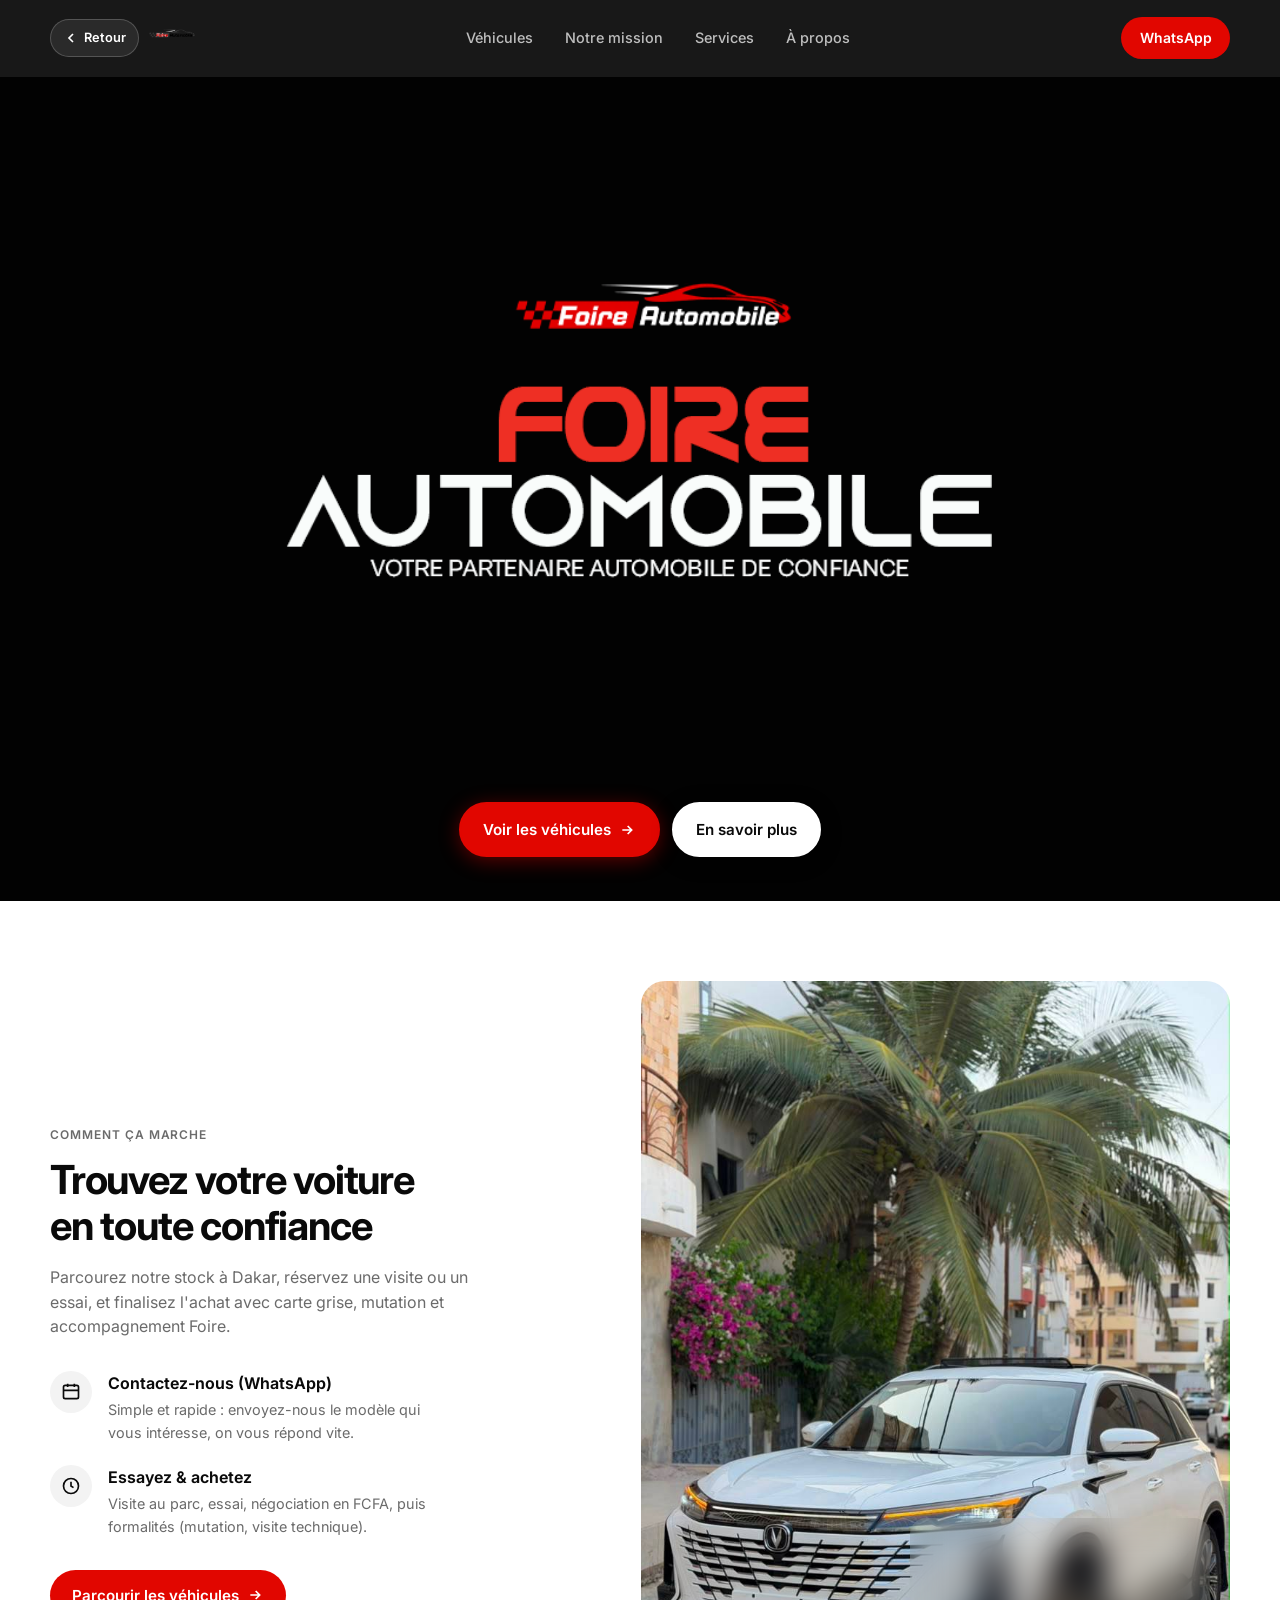
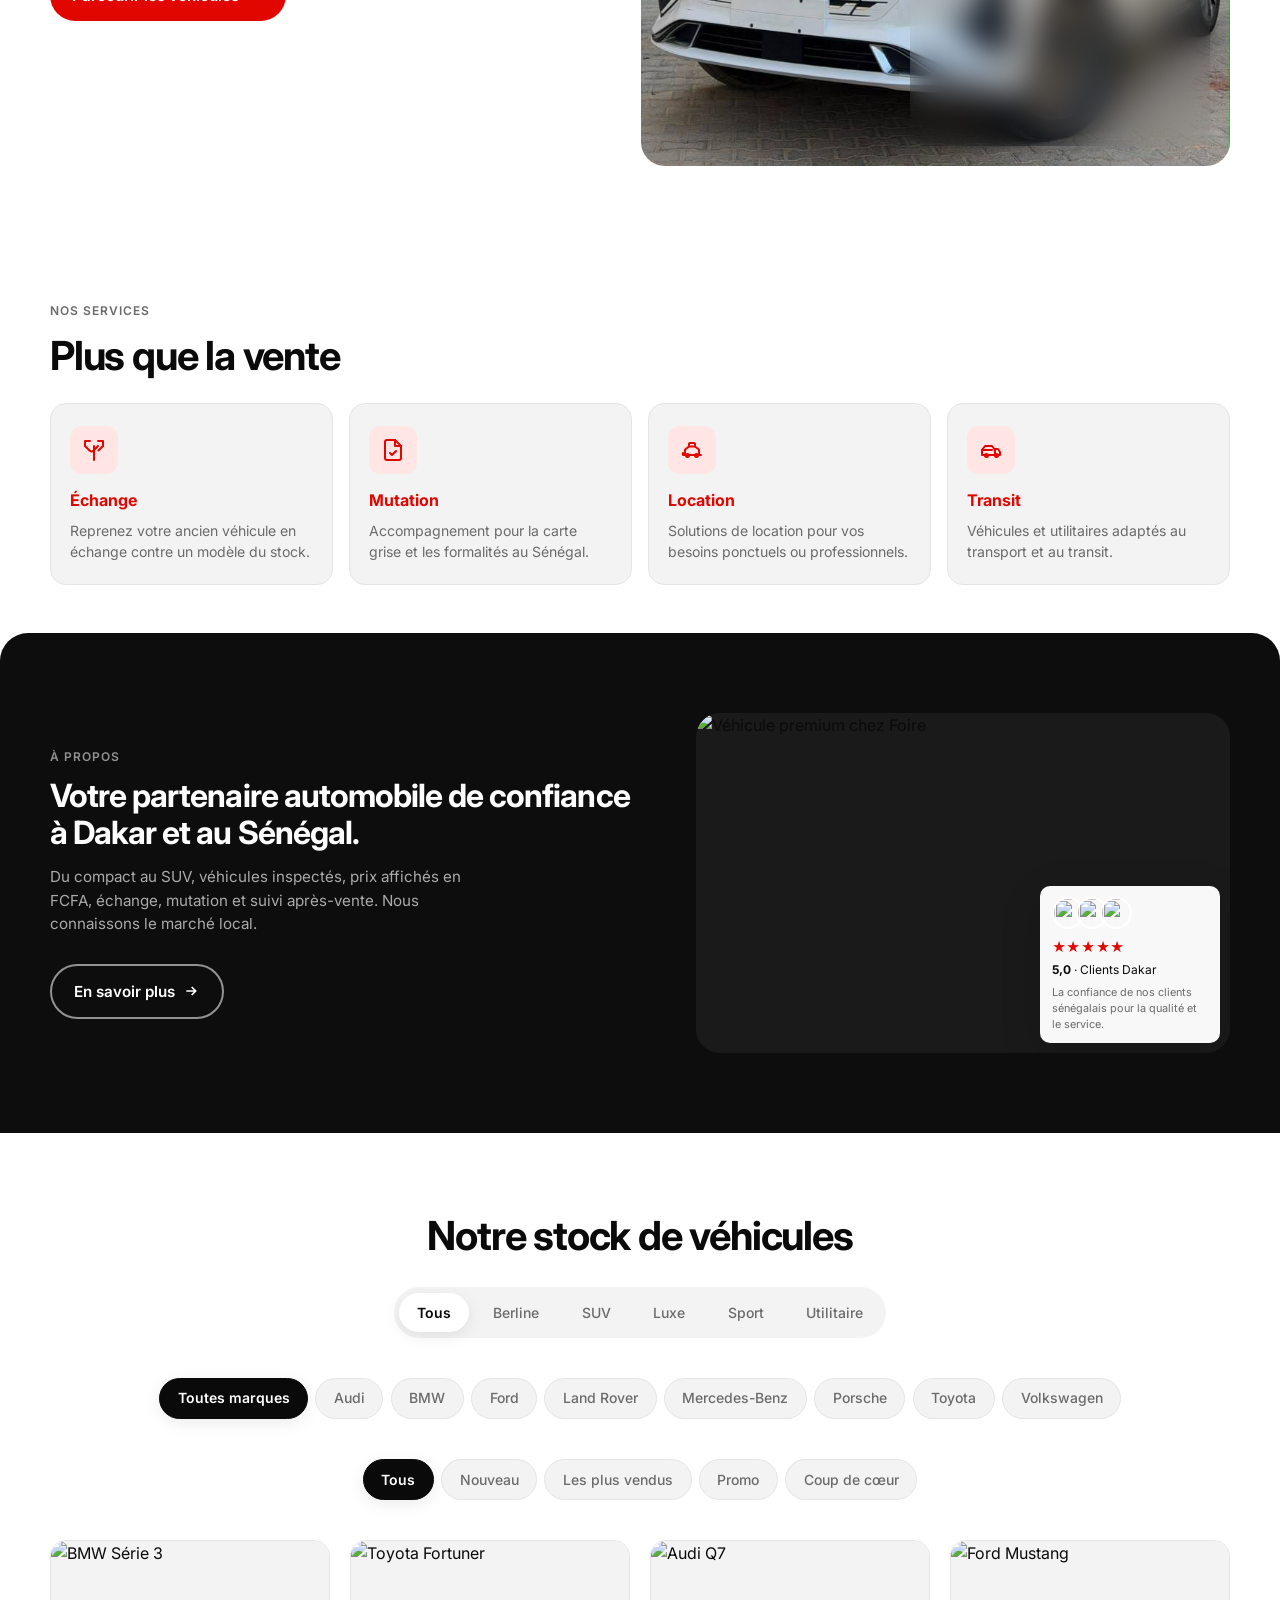
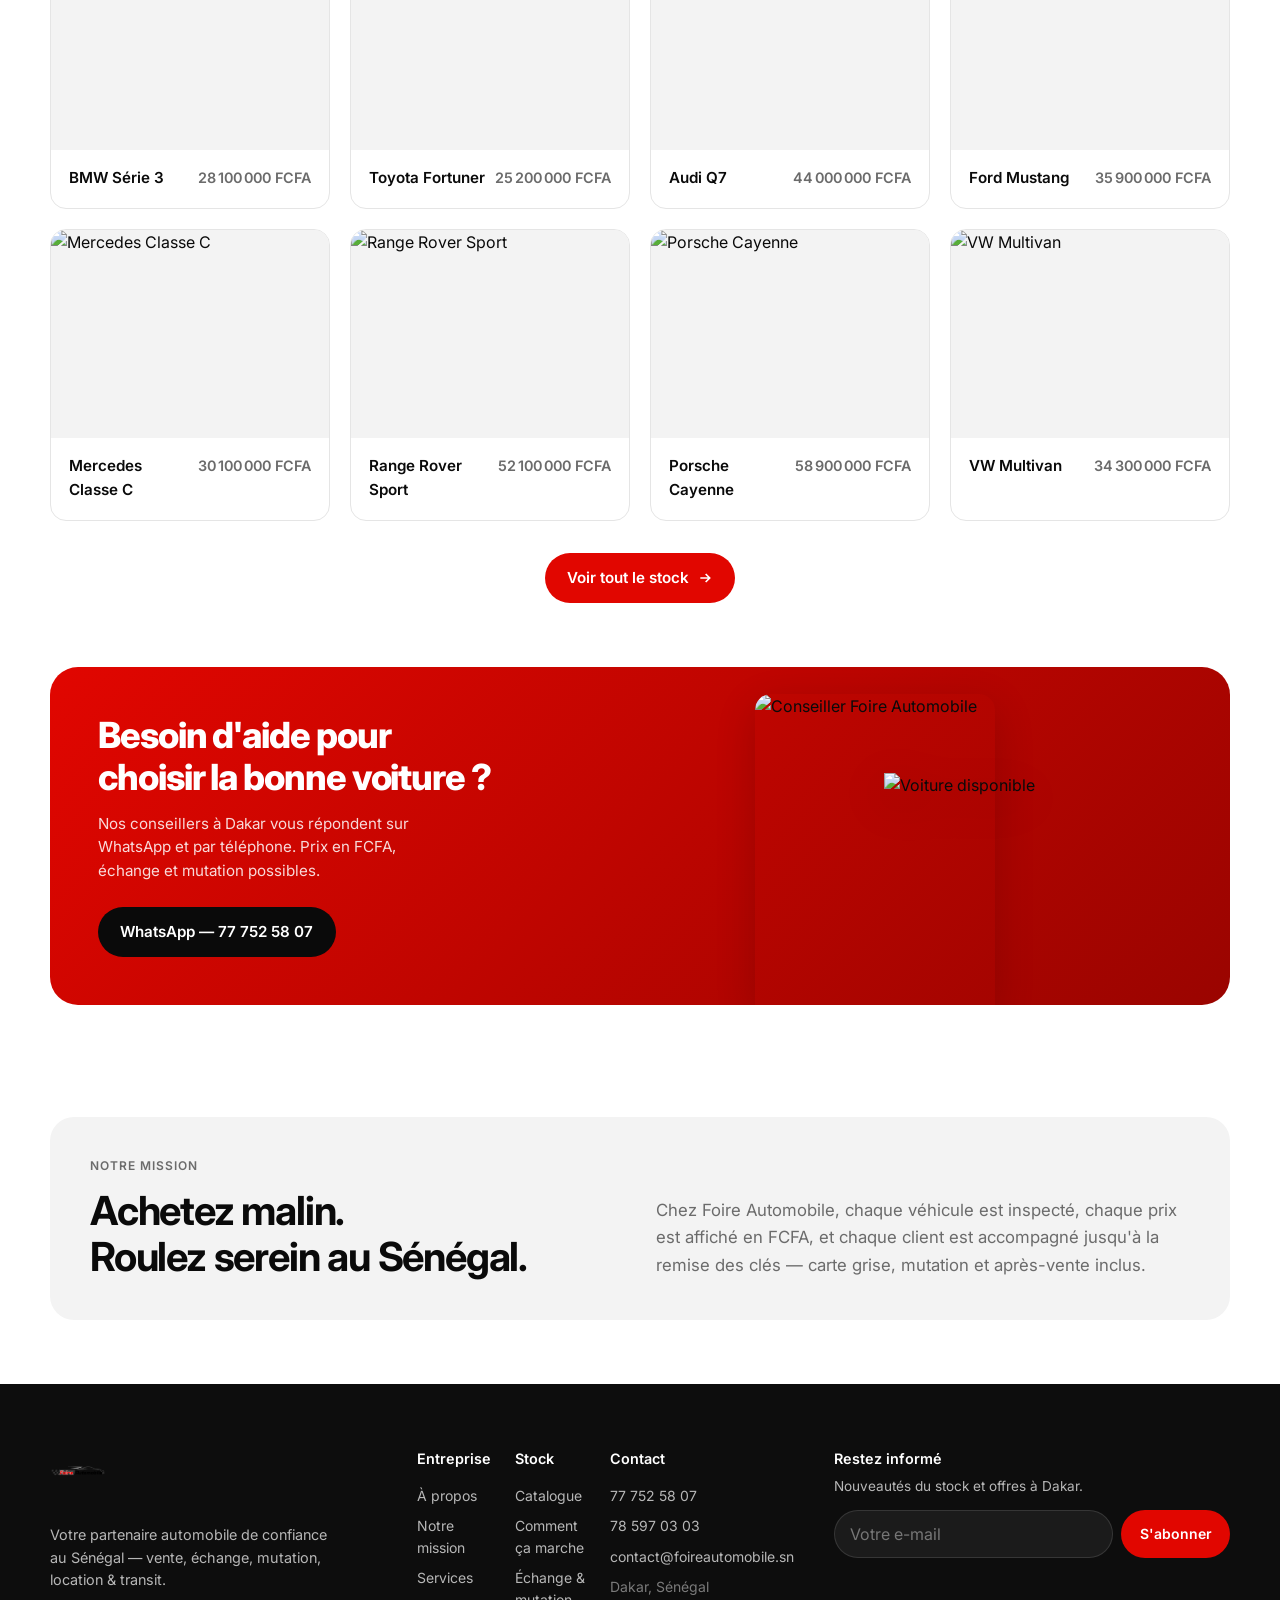
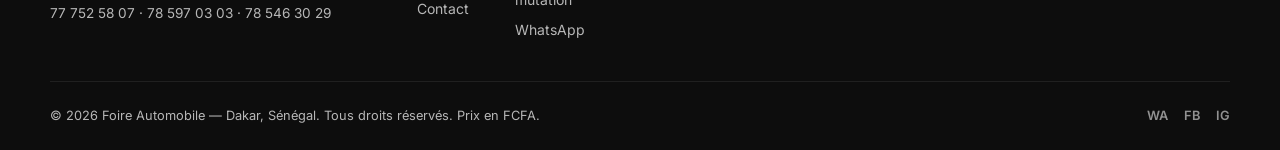
==== index.html @ fbe4dfc1 "Initial commit: site vitrine Foire Automobile + CMS. Landing, catalogue, fiches véhicules, admin CMS" ====
<!DOCTYPE html>
<html lang="fr">
<head>
  <meta charset="UTF-8" />
  <meta name="viewport" content="width=device-width, initial-scale=1.0" />
  <title>Foire Automobile — Vente de voitures au Sénégal | Dakar</title>
  <meta name="description" content="Foire Automobile à Dakar : vente, échange, mutation, location et transit de véhicules. Prix en FCFA, stock inspecté, accompagnement local." />
  <link rel="preconnect" href="https://fonts.googleapis.com" />
  <link rel="preconnect" href="https://fonts.gstatic.com" crossorigin />
  <link href="https://fonts.googleapis.com/css2?family=Inter:wght@400;500;600;700;800&display=swap" rel="stylesheet" />
  <link rel="stylesheet" href="styles.css" />
</head>
<body>
  <header class="header" id="header">
    <div class="container header__inner">
      <div class="header__start">
        <button type="button" class="nav-back" id="navBack" aria-label="Page précédente" title="Retour">
          <svg width="16" height="16" viewBox="0 0 24 24" fill="none" stroke="currentColor" stroke-width="2.5" aria-hidden="true"><path d="M15 18l-6-6 6-6"/></svg>
          <span>Retour</span>
        </button>
        <a href="index.html" class="logo" aria-label="Foire Automobile accueil">
          <img src="logo.png" alt="Foire Automobile" class="logo__img" width="140" height="48" />
        </a>
      </div>

      <nav class="nav" id="nav" aria-label="Navigation principale">
        <a href="voitures.html" class="nav__link">Véhicules</a>
        <a href="#mission" class="nav__link">Notre mission</a>
        <a href="#services" class="nav__link">Services</a>
        <a href="#apropos" class="nav__link">À propos</a>
      </nav>

      <div class="header__actions">
        <a href="https://wa.me/221777525807" class="btn btn--primary btn--sm" target="_blank" rel="noopener">WhatsApp</a>
        <button class="menu-toggle" id="menuToggle" aria-label="Ouvrir le menu" aria-expanded="false">
          <span></span><span></span><span></span>
        </button>
      </div>
    </div>
  </header>

  <main>
    <!-- Hero -->
    <section class="hero" aria-label="Foire Automobile">
      <div class="hero__card">
        <div class="hero__visual" aria-hidden="true">
          <img
            src="hero-section.png"
            alt=""
            class="hero__img"
            width="1920"
            height="1080"
            fetchpriority="high"
          />
        </div>
        <div class="hero__content">
          <h1 class="sr-only">Foire Automobile — Votre partenaire automobile de confiance au Sénégal</h1>
          <div class="hero__ctas">
            <a href="voitures.html" class="btn btn--primary">
              Voir les véhicules
              <svg width="16" height="16" viewBox="0 0 24 24" fill="none" stroke="currentColor" stroke-width="2.5" aria-hidden="true"><path d="M5 12h14M13 6l6 6-6 6"/></svg>
            </a>
            <a href="#comment" class="btn btn--ghost">En savoir plus</a>
          </div>
        </div>
      </div>
    </section>

    <!-- How it works -->
    <section class="how" id="comment">
      <div class="container how__grid">
        <div class="how__text">
          <p class="section-label">Comment ça marche</p>
          <h2 class="section-title">Trouvez votre voiture<br />en toute confiance</h2>
          <p class="section-desc">
            Parcourez notre stock à Dakar, réservez une visite ou un essai, et finalisez l'achat avec carte grise, mutation et accompagnement Foire.
          </p>

          <ul class="steps">
            <li class="steps__item">
              <span class="steps__icon" aria-hidden="true">
                <svg width="20" height="20" viewBox="0 0 24 24" fill="none" stroke="currentColor" stroke-width="2"><rect x="3" y="4" width="18" height="16" rx="2"/><path d="M3 10h18M8 2v4M16 2v4"/></svg>
              </span>
              <div>
                <h3>Contactez-nous (WhatsApp)</h3>
                <p>Simple et rapide : envoyez-nous le modèle qui vous intéresse, on vous répond vite.</p>
              </div>
            </li>
            <li class="steps__item">
              <span class="steps__icon" aria-hidden="true">
                <svg width="20" height="20" viewBox="0 0 24 24" fill="none" stroke="currentColor" stroke-width="2"><circle cx="12" cy="12" r="9"/><path d="M12 7v5l3 2"/></svg>
              </span>
              <div>
                <h3>Essayez & achetez</h3>
                <p>Visite au parc, essai, négociation en FCFA, puis formalités (mutation, visite technique).</p>
              </div>
            </li>
          </ul>

          <a href="voitures.html" class="btn btn--primary">
            Parcourir les véhicules
            <svg width="16" height="16" viewBox="0 0 24 24" fill="none" stroke="currentColor" stroke-width="2.5" aria-hidden="true"><path d="M5 12h14M13 6l6 6-6 6"/></svg>
          </a>
        </div>

        <div class="how__visual">
          <img
            src="how-bg.jpg"
            alt="Véhicule Foire Automobile à Dakar"
            class="how__img"
            width="640"
            height="480"
          />
          <div class="search-card" role="search" aria-label="Prendre rendez-vous">
            <div class="search-card__field">
              <label for="location">Lieu de l'agence</label>
              <div class="search-card__input">
                <svg width="16" height="16" viewBox="0 0 24 24" fill="none" stroke="currentColor" stroke-width="2" aria-hidden="true"><path d="M21 10c0 7-9 13-9 13s-9-6-9-13a9 9 0 0118 0z"/><circle cx="12" cy="10" r="3"/></svg>
                <input type="text" id="location" value="Foire à Dakar" readonly />
              </div>
            </div>
            <div class="search-card__row">
              <div class="search-card__field">
                <label for="from-date">Visite à partir du</label>
                <div class="search-card__input">
                  <svg width="16" height="16" viewBox="0 0 24 24" fill="none" stroke="currentColor" stroke-width="2" aria-hidden="true"><rect x="3" y="4" width="18" height="16" rx="2"/><path d="M3 10h18"/></svg>
                  <input type="date" id="from-date" value="2026-07-28" />
                </div>
              </div>
              <div class="search-card__field">
                <label for="to-date">Jusqu'au</label>
                <div class="search-card__input">
                  <svg width="16" height="16" viewBox="0 0 24 24" fill="none" stroke="currentColor" stroke-width="2" aria-hidden="true"><rect x="3" y="4" width="18" height="16" rx="2"/><path d="M3 10h18"/></svg>
                  <input type="date" id="to-date" value="2026-08-05" />
                </div>
              </div>
            </div>
            <button type="button" class="btn btn--primary btn--full search-card__btn" id="searchCars">
              Rechercher
              <svg width="16" height="16" viewBox="0 0 24 24" fill="none" stroke="currentColor" stroke-width="2.5" aria-hidden="true"><circle cx="11" cy="11" r="7"/><path d="M21 21l-4.3-4.3"/></svg>
            </button>
          </div>
        </div>
      </div>
    </section>

    <!-- Services -->
    <section class="services" id="services">
      <div class="container">
        <p class="section-label">Nos services</p>
        <h2 class="section-title">Plus que la vente</h2>
        <div class="services__grid">
          <article class="services__card">
            <span class="services__icon" aria-hidden="true">
              <svg width="24" height="24" viewBox="0 0 24 24" fill="none" stroke="currentColor" stroke-width="2" stroke-linecap="round" stroke-linejoin="round"><path d="M16 3h5v5"/><path d="M8 3H3v5"/><path d="M12 22V8"/><path d="M3 8l4.5 4.5a3 3 0 004.2 0L16 8"/><path d="M21 8l-4.5 4.5"/></svg>
            </span>
            <h3>Échange</h3>
            <p>Reprenez votre ancien véhicule en échange contre un modèle du stock.</p>
          </article>
          <article class="services__card">
            <span class="services__icon" aria-hidden="true">
              <svg width="24" height="24" viewBox="0 0 24 24" fill="none" stroke="currentColor" stroke-width="2" stroke-linecap="round" stroke-linejoin="round"><path d="M14 2H6a2 2 0 00-2 2v16a2 2 0 002 2h12a2 2 0 002-2V8z"/><path d="M14 2v6h6"/><path d="M9 15l2 2 4-4"/></svg>
            </span>
            <h3>Mutation</h3>
            <p>Accompagnement pour la carte grise et les formalités au Sénégal.</p>
          </article>
          <article class="services__card">
            <span class="services__icon" aria-hidden="true">
              <svg width="24" height="24" viewBox="0 0 24 24" fill="none" stroke="currentColor" stroke-width="2" stroke-linecap="round" stroke-linejoin="round"><path d="M5 17h14v-5a1 1 0 00-.4-.8l-3.6-2.7H9L5.4 11.2A1 1 0 005 12v5z"/><path d="M5 17H3v-2"/><path d="M21 17h-2v-2"/><circle cx="7.5" cy="17.5" r="1.5"/><circle cx="16.5" cy="17.5" r="1.5"/><path d="M9 8.5V6a1 1 0 011-1h4a1 1 0 011 1v2.5"/></svg>
            </span>
            <h3>Location</h3>
            <p>Solutions de location pour vos besoins ponctuels ou professionnels.</p>
          </article>
          <article class="services__card">
            <span class="services__icon" aria-hidden="true">
              <svg width="24" height="24" viewBox="0 0 24 24" fill="none" stroke="currentColor" stroke-width="2" stroke-linecap="round" stroke-linejoin="round"><path d="M3 17h13v-5l-3-4H6l-3 4v5z"/><path d="M16 17h5v-3l-2-3h-3"/><circle cx="7.5" cy="17.5" r="1.5"/><circle cx="17.5" cy="17.5" r="1.5"/><path d="M3 12h10"/></svg>
            </span>
            <h3>Transit</h3>
            <p>Véhicules et utilitaires adaptés au transport et au transit.</p>
          </article>
        </div>
      </div>
    </section>

    <!-- About -->
    <section class="about" id="apropos">
      <div class="container">
        <div class="about__grid">
          <div class="about__text">
            <p class="section-label section-label--light">À propos</p>
            <h2 class="section-title section-title--light">
              Votre partenaire automobile de confiance à Dakar et au Sénégal.
            </h2>
            <p class="section-desc section-desc--light">
              Du compact au SUV, véhicules inspectés, prix affichés en FCFA, échange, mutation et suivi après-vente. Nous connaissons le marché local.
            </p>
            <a href="#mission" class="btn btn--about">
              En savoir plus
              <svg width="16" height="16" viewBox="0 0 24 24" fill="none" stroke="currentColor" stroke-width="2.5" aria-hidden="true"><path d="M5 12h14M13 6l6 6-6 6"/></svg>
            </a>
          </div>
          <div class="about__visual">
            <img
              src="https://images.unsplash.com/photo-1606664515524-ed2f786a0bd6?auto=format&fit=crop&w=700&q=80"
              alt="Véhicule premium chez Foire"
              class="about__img"
              width="400"
              height="250"
            />
            <div class="review-badge">
              <div class="review-badge__avatars">
                <img src="https://images.unsplash.com/photo-1507003211169-0a1dd7228f2d?auto=format&fit=crop&w=80&h=80&q=80" alt="" />
                <img src="https://images.unsplash.com/photo-1494790108377-be9c29b29330?auto=format&fit=crop&w=80&h=80&q=80" alt="" />
                <img src="https://images.unsplash.com/photo-1472099645785-5658abf4ff4e?auto=format&fit=crop&w=80&h=80&q=80" alt="" />
              </div>
              <div class="review-badge__stars" aria-label="5 étoiles sur 5">★★★★★</div>
              <p class="review-badge__score"><strong>5,0</strong> · Clients Dakar</p>
              <p class="review-badge__text">La confiance de nos clients sénégalais pour la qualité et le service.</p>
            </div>
          </div>
        </div>
      </div>
    </section>

    <!-- Fleet (collection CMS) -->
    <section class="fleet" id="flotte">
      <div class="container">
        <div class="fleet__header">
          <h2 class="section-title" id="modeles">Notre stock de véhicules</h2>
          <div class="filters" id="fleetFilters" role="tablist" aria-label="Filtrer par catégorie"></div>
          <div class="filters filters--brands" id="fleetBrandFilters" role="tablist" aria-label="Filtrer par marque"></div>
          <div class="filters filters--brands filters--badges" id="fleetBadgeFilters" role="tablist" aria-label="Filtrer par choix"></div>
        </div>

        <div class="fleet__grid" id="fleetGrid"></div>
        <div class="fleet__more">
          <a href="voitures.html" class="btn btn--primary">
            Voir tout le stock
            <svg width="16" height="16" viewBox="0 0 24 24" fill="none" stroke="currentColor" stroke-width="2.5" aria-hidden="true"><path d="M5 12h14M13 6l6 6-6 6"/></svg>
          </a>
        </div>
      </div>
    </section>

    <!-- CTA -->
    <section class="cta" id="contact">
      <div class="container">
        <div class="cta__card">
          <div class="cta__content">
            <h2>Besoin d'aide pour<br />choisir la bonne voiture ?</h2>
            <p>Nos conseillers à Dakar vous répondent sur WhatsApp et par téléphone. Prix en FCFA, échange et mutation possibles.</p>
            <a href="https://wa.me/221777525807" class="btn btn--dark" target="_blank" rel="noopener">WhatsApp — 77 752 58 07</a>
          </div>
          <div class="cta__visual">
            <img
              src="https://images.unsplash.com/photo-1560250097-0b93528c311a?auto=format&fit=crop&w=500&q=80"
              alt="Conseiller Foire Automobile"
              class="cta__person"
              width="280"
              height="320"
            />
            <img
              src="https://images.unsplash.com/photo-1617531653332-bd46c24f2068?auto=format&fit=crop&w=600&q=80"
              alt="Voiture disponible"
              class="cta__car"
              width="420"
              height="240"
            />
          </div>
        </div>
      </div>
    </section>

    <!-- Mission -->
    <section class="mission" id="mission">
      <div class="container mission__inner">
        <div>
          <p class="section-label">Notre mission</p>
          <h2 class="section-title">Achetez malin.<br />Roulez serein au Sénégal.</h2>
        </div>
        <p class="mission__text">
          Chez Foire Automobile, chaque véhicule est inspecté, chaque prix est affiché en FCFA, et chaque client est accompagné jusqu'à la remise des clés — carte grise, mutation et après-vente inclus.
        </p>
      </div>
    </section>
  </main>

  <footer class="footer" id="footer">
    <div class="container">
      <div class="footer__top">
        <div class="footer__brand">
          <a href="index.html" class="logo logo--footer" aria-label="Foire Automobile">
            <img src="logo.png" alt="Foire Automobile" class="logo__img logo__img--footer" width="160" height="56" />
          </a>
          <p>Votre partenaire automobile de confiance au Sénégal — vente, échange, mutation, location &amp; transit.</p>
          <p class="footer__phones">
            <a href="tel:+221777525807">77 752 58 07</a> ·
            <a href="tel:+221785970303">78 597 03 03</a> ·
            <a href="tel:+221785463029">78 546 30 29</a>
          </p>
        </div>
        <div class="footer__cols">
          <div class="footer__col">
            <h4>Entreprise</h4>
            <a href="index.html#apropos">À propos</a>
            <a href="index.html#mission">Notre mission</a>
            <a href="index.html#services">Services</a>
            <a href="index.html#contact">Contact</a>
          </div>
          <div class="footer__col">
            <h4>Stock</h4>
            <a href="voitures.html">Catalogue</a>
            <a href="index.html#comment">Comment ça marche</a>
            <a href="index.html#services">Échange &amp; mutation</a>
            <a href="https://wa.me/221777525807" target="_blank" rel="noopener">WhatsApp</a>
          </div>
          <div class="footer__col">
            <h4>Contact</h4>
            <a href="tel:+221777525807">77 752 58 07</a>
            <a href="tel:+221785970303">78 597 03 03</a>
            <a href="mailto:contact@foireautomobile.sn">contact@foireautomobile.sn</a>
            <span class="footer__muted">Dakar, Sénégal</span>
          </div>
        </div>
        <form class="footer__newsletter" id="newsletter">
          <h4>Restez informé</h4>
          <p>Nouveautés du stock et offres à Dakar.</p>
          <div class="footer__newsletter-row">
            <input type="email" placeholder="Votre e-mail" required aria-label="Adresse e-mail" />
            <button type="submit" class="btn btn--primary btn--sm">S'abonner</button>
          </div>
        </form>
      </div>
      <div class="footer__bottom">
        <p>© 2026 Foire Automobile — Dakar, Sénégal. Tous droits réservés. Prix en FCFA.</p>
        <div class="footer__social">
          <a href="https://wa.me/221777525807" aria-label="WhatsApp" target="_blank" rel="noopener">WA</a>
          <a href="#" aria-label="Facebook">FB</a>
          <a href="#" aria-label="Instagram">IG</a>
        </div>
      </div>
    </div>
  </footer>

  <script src="data/vehicles.js"></script>
  <script src="data/cms-store.js"></script>
  <script src="script.js"></script>
  <script src="fleet.js"></script>
</body>
</html>
---- styles.css ----
/* ===== Foire — Landing (rouge & noir) ===== */
:root {
  --accent: #e10600;
  --accent-hover: #c00500;
  --accent-soft: #ffe5e3;
  --black: #0a0a0a;
  --dark: #0d0d0d;
  --dark-card: #141414;
  --gray-900: #1a1a1a;
  --gray-700: #3a3a3a;
  --gray-500: #6b6b6b;
  --gray-400: #8a8a8a;
  --gray-200: #e5e5e5;
  --gray-100: #f3f3f3;
  --white: #ffffff;
  --hero-bg: #1a1a1a;
  --hero-bg-2: #0d0d0d;
  --radius-sm: 10px;
  --radius-md: 16px;
  --radius-lg: 24px;
  --radius-xl: 28px;
  --shadow-sm: 0 4px 16px rgba(0, 0, 0, 0.08);
  --shadow-md: 0 12px 40px rgba(0, 0, 0, 0.16);
  --shadow-lg: 0 24px 60px rgba(0, 0, 0, 0.28);
  --font: "Inter", system-ui, -apple-system, sans-serif;
  --container: 1180px;
  --header-h: 76px;
}

*,
*::before,
*::after {
  box-sizing: border-box;
  margin: 0;
  padding: 0;
}

html {
  scroll-behavior: smooth;
}

body {
  font-family: var(--font);
  color: var(--black);
  background: var(--white);
  line-height: 1.55;
  -webkit-font-smoothing: antialiased;
  overflow-x: hidden;
}

img {
  max-width: 100%;
  height: auto;
  display: block;
}

a {
  color: inherit;
  text-decoration: none;
}

button,
input,
select {
  font: inherit;
}

.container {
  width: min(100% - 2.5rem, var(--container));
  margin-inline: auto;
}

/* Bouton retour — intégré au header, pas flottant */
.nav-back {
  position: static;
  display: inline-flex;
  align-items: center;
  justify-content: center;
  gap: 0.3rem;
  flex-shrink: 0;
  padding: 0.5rem 0.75rem;
  border-radius: 999px;
  border: 1.5px solid rgba(255, 255, 255, 0.2);
  background: rgba(255, 255, 255, 0.08);
  color: var(--white);
  font: inherit;
  font-size: 0.8rem;
  font-weight: 600;
  cursor: pointer;
  box-shadow: none;
  transition: background 0.2s, border-color 0.2s, color 0.2s;
  z-index: auto;
  top: auto;
  left: auto;
  bottom: auto;
}

.nav-back:hover {
  background: var(--accent);
  color: var(--white);
  border-color: var(--accent);
  transform: none;
}

.nav-back svg {
  flex-shrink: 0;
}

.header__start {
  display: flex;
  align-items: center;
  gap: 0.55rem;
  min-width: 0;
}

@media (max-width: 480px) {
  .nav-back span {
    position: absolute;
    width: 1px;
    height: 1px;
    padding: 0;
    margin: -1px;
    overflow: hidden;
    clip: rect(0, 0, 0, 0);
    border: 0;
  }

  .nav-back {
    width: 40px;
    height: 40px;
    padding: 0;
  }

  .logo__img {
    height: 40px;
    max-width: 120px;
  }
}

/* ===== Buttons ===== */
.btn {
  display: inline-flex;
  align-items: center;
  justify-content: center;
  gap: 0.5rem;
  padding: 0.85rem 1.4rem;
  border-radius: 999px;
  font-weight: 600;
  font-size: 0.95rem;
  border: none;
  cursor: pointer;
  transition: transform 0.15s ease, background 0.2s ease, box-shadow 0.2s ease;
  white-space: nowrap;
}

.btn:hover {
  transform: translateY(-1px);
}

.btn:active {
  transform: translateY(0);
}

.btn--primary {
  background: var(--accent);
  color: var(--white);
}

.btn--primary:hover {
  background: var(--accent-hover);
  box-shadow: 0 8px 24px rgba(225, 6, 0, 0.4);
}

.btn--ghost {
  background: transparent;
  color: var(--white);
  border: 1.5px solid rgba(255, 255, 255, 0.28);
}

.btn--ghost:hover {
  background: rgba(255, 255, 255, 0.08);
  border-color: rgba(255, 255, 255, 0.45);
}

.btn--dark {
  background: var(--black);
  color: var(--white);
}

.btn--dark:hover {
  background: #2a2a2a;
  box-shadow: 0 8px 24px rgba(0, 0, 0, 0.25);
}

.btn--sm {
  padding: 0.65rem 1.15rem;
  font-size: 0.875rem;
}

.btn--full {
  width: 100%;
}

/* ===== Logo ===== */
.logo {
  display: inline-flex;
  align-items: center;
  line-height: 0;
}

.logo__img {
  height: 48px;
  width: auto;
  max-width: 160px;
  object-fit: contain;
  object-position: left center;
  border-radius: 6px;
}

.logo__img--footer {
  height: 56px;
  max-width: 180px;
}

/* ===== Header ===== */
.header {
  position: sticky;
  top: 0;
  z-index: 100;
  background: rgba(10, 10, 10, 0.94);
  backdrop-filter: blur(12px);
  border-bottom: 1px solid transparent;
  transition: border-color 0.2s, box-shadow 0.2s;
}

.header.is-scrolled {
  border-bottom-color: rgba(255, 255, 255, 0.08);
  box-shadow: 0 4px 24px rgba(0, 0, 0, 0.35);
}

.header__inner {
  display: flex;
  align-items: center;
  justify-content: space-between;
  height: var(--header-h);
  gap: 0.75rem;
}

.nav {
  display: flex;
  align-items: center;
  gap: 2rem;
}

.nav__link {
  font-size: 0.9rem;
  font-weight: 500;
  color: rgba(255, 255, 255, 0.72);
  transition: color 0.15s;
}

.nav__link:hover {
  color: var(--white);
}

.header__actions {
  display: flex;
  align-items: center;
  gap: 0.75rem;
}

.menu-toggle {
  display: none;
  flex-direction: column;
  justify-content: center;
  gap: 5px;
  width: 40px;
  height: 40px;
  border: none;
  background: transparent;
  cursor: pointer;
  padding: 8px;
}

.menu-toggle span {
  display: block;
  height: 2px;
  width: 100%;
  background: var(--white);
  border-radius: 2px;
  transition: transform 0.2s, opacity 0.2s;
}

.menu-toggle[aria-expanded="true"] span:nth-child(1) {
  transform: translateY(7px) rotate(45deg);
}

.menu-toggle[aria-expanded="true"] span:nth-child(2) {
  opacity: 0;
}

.menu-toggle[aria-expanded="true"] span:nth-child(3) {
  transform: translateY(-7px) rotate(-45deg);
}

/* ===== Section helpers ===== */
.section-label {
  font-size: 0.75rem;
  font-weight: 600;
  letter-spacing: 0.08em;
  text-transform: uppercase;
  color: var(--gray-500);
  margin-bottom: 0.75rem;
}

.section-label--light {
  color: rgba(255, 255, 255, 0.55);
}

.section-title {
  font-size: clamp(1.75rem, 3.5vw, 2.5rem);
  font-weight: 700;
  letter-spacing: -0.03em;
  line-height: 1.15;
  color: var(--black);
}

.section-title--light {
  color: var(--white);
}

.section-desc {
  margin-top: 1rem;
  color: var(--gray-500);
  font-size: 1rem;
  max-width: 42ch;
}

.section-desc--light {
  color: rgba(255, 255, 255, 0.65);
}

.text-accent {
  color: var(--accent);
}

.link-arrow {
  display: inline-flex;
  align-items: center;
  gap: 0.4rem;
  margin-top: 1.5rem;
  font-weight: 600;
  font-size: 0.95rem;
  color: var(--black);
  transition: gap 0.2s;
}

.link-arrow:hover {
  gap: 0.65rem;
}

.link-arrow--light {
  color: var(--white);
}

/* ===== Hero — maquette plein viewport ===== */
.hero {
  padding: 0;
  width: 100%;
}

.hero__card {
  position: relative;
  display: block;
  width: 100%;
  min-height: calc(100vh - var(--header-h));
  min-height: calc(100dvh - var(--header-h));
  max-height: none;
  border-radius: 0;
  overflow: hidden;
  background: #000;
  border: none;
}

.hero__visual {
  position: absolute;
  inset: 0;
  z-index: 1;
}

.hero__img {
  width: 100%;
  height: 100%;
  object-fit: cover;
  object-position: center center;
  display: block;
}

/* Pas de calque sur la photo hero */
.hero__card::after {
  display: none;
}

.hero__content {
  position: absolute;
  left: 0;
  right: 0;
  bottom: 0;
  z-index: 3;
  padding: 1.5rem clamp(1.25rem, 4vw, 3rem) clamp(1.75rem, 4vw, 2.75rem);
  max-width: none;
  display: flex;
  justify-content: center;
}

/* Boutons hero — un rouge, un blanc */
.hero .btn--primary {
  background: var(--accent);
  color: #ffffff;
  border: 2px solid var(--accent);
  box-shadow: 0 4px 20px rgba(225, 6, 0, 0.4);
}

.hero .btn--primary:hover {
  background: var(--accent-hover);
  border-color: var(--accent-hover);
  box-shadow: 0 8px 28px rgba(225, 6, 0, 0.5);
}

.hero .btn--ghost {
  background: #ffffff;
  color: #0a0a0a;
  border: 2px solid #ffffff;
  box-shadow: 0 4px 20px rgba(0, 0, 0, 0.35);
}

.hero .btn--ghost:hover {
  background: #f0f0f0;
  border-color: #f0f0f0;
  color: #0a0a0a;
}

.hero__title {
  font-size: clamp(2rem, 4.2vw, 3.15rem);
  font-weight: 800;
  letter-spacing: -0.035em;
  line-height: 1.08;
  color: var(--white);
}

.hero__subtitle {
  margin-top: 1.15rem;
  font-size: 0.98rem;
  color: rgba(255, 255, 255, 0.62);
  max-width: 36ch;
  line-height: 1.6;
}

.hero__ctas {
  display: flex;
  flex-wrap: wrap;
  gap: 0.75rem;
  margin-top: 0;
  justify-content: center;
}

/* ===== How it works ===== */
.how {
  padding: 5rem 0;
}

.how__grid {
  display: grid;
  grid-template-columns: 1fr 1.1fr;
  gap: 3.5rem;
  align-items: center;
}

.steps {
  list-style: none;
  margin: 2rem 0 2rem;
  display: flex;
  flex-direction: column;
  gap: 1.35rem;
}

.steps__item {
  display: flex;
  gap: 1rem;
  align-items: flex-start;
}

.steps__icon {
  width: 42px;
  height: 42px;
  border-radius: 50%;
  background: var(--gray-100);
  display: grid;
  place-items: center;
  flex-shrink: 0;
  color: var(--black);
}

.steps__item h3 {
  font-size: 1rem;
  font-weight: 650;
  margin-bottom: 0.2rem;
}

.steps__item p {
  font-size: 0.9rem;
  color: var(--gray-500);
  max-width: 36ch;
}

.how__visual {
  position: relative;
  border-radius: var(--radius-lg);
  overflow: hidden;
  min-height: 420px;
  background: var(--gray-100);
}

.how__img {
  width: 100%;
  height: 100%;
  min-height: 420px;
  object-fit: cover;
  object-position: center;
  display: block;
}

.search-card {
  position: absolute;
  right: 1.25rem;
  bottom: 1.25rem;
  left: auto;
  width: min(300px, calc(100% - 2.5rem));
  max-width: calc(100% - 2.5rem);
  box-sizing: border-box;
  overflow: hidden;
  background: rgba(20, 20, 20, 0.94);
  backdrop-filter: blur(16px);
  border-radius: var(--radius-md);
  padding: 1rem 1.05rem;
  color: var(--white);
  box-shadow: var(--shadow-lg);
  border: 1px solid rgba(255, 255, 255, 0.06);
}

.search-card__field {
  margin-bottom: 0.75rem;
  min-width: 0;
}

.search-card__field label {
  display: block;
  font-size: 0.7rem;
  color: rgba(255, 255, 255, 0.5);
  margin-bottom: 0.35rem;
  font-weight: 500;
}

.search-card__input {
  display: flex;
  align-items: center;
  gap: 0.4rem;
  background: rgba(255, 255, 255, 0.08);
  border: 1px solid rgba(255, 255, 255, 0.1);
  border-radius: var(--radius-sm);
  padding: 0.55rem 0.65rem;
  color: rgba(255, 255, 255, 0.85);
  min-width: 0;
  max-width: 100%;
  box-sizing: border-box;
  overflow: hidden;
}

.search-card__input svg {
  flex-shrink: 0;
  width: 14px;
  height: 14px;
  opacity: 0.6;
}

.search-card__input select,
.search-card__input input {
  flex: 1 1 auto;
  min-width: 0;
  width: 100%;
  max-width: 100%;
  background: transparent;
  border: none;
  color: var(--white);
  font-size: 0.8rem;
  outline: none;
  font-family: inherit;
  box-sizing: border-box;
}

.search-card__input input[readonly] {
  cursor: default;
  opacity: 0.95;
}

.search-card__input select option {
  background: var(--dark);
  color: var(--white);
}

.search-card__input input[type="date"] {
  min-width: 0;
  max-width: 100%;
  font-size: 0.72rem;
  letter-spacing: -0.02em;
  cursor: pointer;
}

.search-card__input input[type="date"]::-webkit-calendar-picker-indicator {
  filter: invert(1);
  opacity: 0.5;
  cursor: pointer;
  width: 14px;
  height: 14px;
  padding: 0;
  margin: 0;
  flex-shrink: 0;
}

.search-card__row {
  display: grid;
  grid-template-columns: 1fr 1fr;
  gap: 0.5rem;
  min-width: 0;
}

.search-card__row .search-card__field {
  min-width: 0;
  margin-bottom: 0.75rem;
}

.search-card__row .search-card__input {
  padding: 0.5rem 0.45rem;
  gap: 0.3rem;
}

.search-card__row .search-card__input svg {
  display: none;
}

.search-card .btn,
.search-card__btn {
  margin-top: 0.15rem;
  width: 100%;
  max-width: 100%;
  box-sizing: border-box;
  padding: 0.7rem 1rem;
  font-size: 0.88rem;
  white-space: nowrap;
}

/* ===== About ===== */
.about {
  background: var(--dark);
  min-height: 500px;
  padding: 5rem clamp(1.25rem, 4vw, 2.5rem);
  border-radius: var(--radius-xl) var(--radius-xl) 0 0;
  margin-top: 1rem;
  box-sizing: border-box;
}

.about > .container {
  width: min(100%, var(--container));
  max-width: var(--container);
  margin-inline: auto;
  padding-inline: 0;
  box-sizing: border-box;
}

.about__grid {
  display: grid;
  grid-template-columns: 1.05fr 0.95fr;
  gap: 3.5rem;
  align-items: stretch;
  width: 100%;
  min-height: calc(500px - 10rem);
}

.about__text {
  display: flex;
  flex-direction: column;
  justify-content: center;
  min-width: 0;
}

.about__text .section-title {
  font-size: clamp(1.5rem, 2.6vw, 2rem);
}

.about__text .section-desc {
  margin-top: 0.85rem;
  font-size: 0.95rem;
  max-width: 42ch;
}

.about__visual {
  position: relative;
  border-radius: var(--radius-lg);
  overflow: hidden;
  align-self: stretch;
  min-height: 320px;
  background: var(--gray-900);
}

.about__img {
  position: absolute;
  inset: 0;
  width: 100%;
  height: 100%;
  object-fit: cover;
  object-position: center;
  display: block;
  border-radius: inherit;
}

/* Bouton « En savoir plus » — section À propos */
.btn--about {
  margin-top: 1.75rem;
  align-self: flex-start;
  background: transparent;
  color: var(--white);
  border: 2px solid rgba(255, 255, 255, 0.55);
  box-shadow: none;
  transition: background 0.25s ease, color 0.25s ease, border-color 0.25s ease, transform 0.15s ease, box-shadow 0.25s ease;
}

.btn--about:hover {
  background: var(--accent);
  color: var(--white);
  border-color: var(--accent);
  box-shadow: 0 8px 28px rgba(225, 6, 0, 0.4);
  transform: translateY(-2px);
}

.btn--about:active {
  transform: translateY(0);
}

.review-badge {
  position: absolute;
  right: 0.65rem;
  bottom: 0.65rem;
  width: min(180px, calc(100% - 1.3rem));
  background: rgba(255, 255, 255, 0.97);
  border-radius: var(--radius-sm);
  padding: 0.65rem 0.75rem;
  box-shadow: var(--shadow-md);
  color: var(--black);
}

.review-badge__text {
  font-size: 0.68rem !important;
}

.review-badge__score {
  font-size: 0.75rem !important;
}

.review-badge__avatars {
  display: flex;
  margin-bottom: 0.5rem;
}

.review-badge__avatars img {
  width: 32px;
  height: 32px;
  border-radius: 50%;
  object-fit: cover;
  border: 2px solid var(--white);
  margin-left: -8px;
}

.review-badge__avatars img:first-child {
  margin-left: 0;
}

.review-badge__stars {
  color: var(--accent);
  font-size: 0.85rem;
  letter-spacing: 0.05em;
  margin-bottom: 0.2rem;
}

.review-badge__score {
  font-size: 0.85rem;
  margin-bottom: 0.35rem;
}

.review-badge__text {
  font-size: 0.75rem;
  color: var(--gray-500);
  line-height: 1.45;
}

/* ===== Fleet ===== */
.fleet {
  padding: 5rem 0 4rem;
  background: var(--white);
}

.fleet__header {
  display: flex;
  flex-direction: column;
  align-items: center;
  text-align: center;
  gap: 1.75rem;
  margin-bottom: 2.5rem;
}

.filters {
  display: flex;
  flex-wrap: wrap;
  justify-content: center;
  gap: 0.45rem;
  background: var(--gray-100);
  padding: 0.35rem;
  border-radius: 999px;
}

.filters__btn {
  border: none;
  background: transparent;
  padding: 0.55rem 1.1rem;
  border-radius: 999px;
  font-size: 0.875rem;
  font-weight: 500;
  color: var(--gray-500);
  cursor: pointer;
  transition: background 0.2s, color 0.2s, box-shadow 0.2s;
}

.filters__btn:hover {
  color: var(--black);
}

.filters--brands {
  margin-top: 0.75rem;
  background: transparent;
  border: none;
  padding: 0;
  gap: 0.45rem;
  flex-wrap: wrap;
  justify-content: center;
}

.filters--brands .filters__btn {
  background: var(--gray-100);
  border: 1px solid var(--gray-200);
}

.filters--brands .filters__btn.is-active {
  background: var(--black);
  color: var(--white);
  border-color: var(--black);
}

.catalogue__brands {
  margin: 0 0 1.25rem;
  justify-content: flex-start;
}

.fleet__empty {
  grid-column: 1 / -1;
  text-align: center;
  color: var(--gray-500);
  padding: 2rem 1rem;
  font-size: 0.95rem;
}

.filters__btn.is-active {
  background: var(--white);
  color: var(--black);
  box-shadow: var(--shadow-sm);
  font-weight: 600;
}

.fleet__grid {
  display: grid;
  grid-template-columns: 1fr;
  gap: 1rem;
}

@media (min-width: 560px) {
  .fleet__grid {
    grid-template-columns: repeat(2, 1fr);
    gap: 1.15rem;
  }
}

@media (min-width: 1024px) {
  .fleet__grid {
    grid-template-columns: repeat(4, 1fr);
    gap: 1.25rem;
  }
}

.car-card {
  background: var(--white);
  border: 1px solid var(--gray-200);
  border-radius: var(--radius-md);
  overflow: hidden;
  transition: transform 0.25s ease, box-shadow 0.25s ease, opacity 0.3s, border-color 0.2s;
  cursor: pointer;
}

.car-card:hover {
  transform: translateY(-4px);
  box-shadow: var(--shadow-md);
  border-color: transparent;
}

.car-card.is-hidden {
  display: none;
}

.car-card__img-wrap {
  position: relative;
  aspect-ratio: 4 / 3;
  background: var(--gray-100);
  overflow: hidden;
}

.car-card__badge {
  position: absolute;
  top: 0.65rem;
  left: 0.65rem;
  z-index: 2;
  font-size: 0.68rem;
  font-weight: 700;
  padding: 0.3rem 0.55rem;
  border-radius: 999px;
  background: var(--accent);
  color: var(--white);
}

.car-card__badge--bestseller { background: #0a0a0a; }
.car-card__badge--promo { background: #c2410c; }
.car-card__badge--featured { background: #7c3aed; }
.car-card__badge--new { background: var(--accent); }

.car-card__img-wrap img {
  width: 100%;
  height: 100%;
  object-fit: cover;
  transition: transform 0.4s ease;
}

.car-card:hover .car-card__img-wrap img {
  transform: scale(1.05);
}

.car-card__body {
  padding: 1rem 1.1rem 1.15rem;
  display: flex;
  align-items: baseline;
  justify-content: space-between;
  gap: 0.5rem;
}

.car-card__body h3 {
  font-size: 0.95rem;
  font-weight: 600;
}

.car-card__price {
  font-size: 0.9rem;
  font-weight: 600;
  color: var(--gray-500);
  white-space: nowrap;
}

/* ===== CTA ===== */
.cta {
  padding: 0 0 4rem;
}

.cta__card {
  display: grid;
  grid-template-columns: 1fr 1.1fr;
  align-items: end;
  background: linear-gradient(135deg, var(--accent) 0%, #9a0400 100%);
  border-radius: var(--radius-xl);
  overflow: hidden;
  min-height: 280px;
  position: relative;
}

.cta__content {
  padding: clamp(2rem, 4vw, 3rem) clamp(1.75rem, 4vw, 3rem);
  z-index: 2;
}

.cta__content h2 {
  font-size: clamp(1.6rem, 3vw, 2.25rem);
  font-weight: 800;
  letter-spacing: -0.03em;
  line-height: 1.15;
  color: var(--white);
}

.cta__content p {
  margin: 0.85rem 0 1.5rem;
  color: rgba(255, 255, 255, 0.85);
  max-width: 36ch;
  font-size: 0.95rem;
}

.cta__visual {
  position: relative;
  height: 100%;
  min-height: 280px;
  display: flex;
  align-items: flex-end;
  justify-content: flex-end;
}

.cta__person {
  position: absolute;
  right: 38%;
  bottom: 0;
  height: 92%;
  width: auto;
  max-width: 240px;
  object-fit: cover;
  object-position: top center;
  border-radius: var(--radius-md) var(--radius-md) 0 0;
  z-index: 2;
  box-shadow: var(--shadow-md);
}

.cta__car {
  position: absolute;
  right: -2%;
  bottom: 8%;
  width: 58%;
  max-width: 380px;
  object-fit: contain;
  z-index: 1;
  filter: drop-shadow(0 12px 24px rgba(0, 0, 0, 0.15));
}

/* ===== Mission ===== */
.mission {
  padding: 3rem 0 4rem;
}

.mission__inner {
  display: grid;
  grid-template-columns: 1fr 1fr;
  gap: 2rem;
  align-items: end;
  padding: 2.5rem;
  background: var(--gray-100);
  border-radius: var(--radius-lg);
}

.mission__text {
  color: var(--gray-500);
  font-size: 1.05rem;
  line-height: 1.65;
}

/* ===== Footer ===== */
.footer {
  background: var(--dark);
  color: rgba(255, 255, 255, 0.7);
  padding: 4rem 0 1.5rem;
}

.footer__top {
  display: grid;
  grid-template-columns: 1.3fr 1.5fr 1fr;
  gap: 2.5rem;
  padding-bottom: 2.5rem;
  border-bottom: 1px solid rgba(255, 255, 255, 0.08);
}

.footer__brand p {
  margin-top: 0.85rem;
  font-size: 0.9rem;
  max-width: 32ch;
  line-height: 1.55;
}

.footer__phones {
  margin-top: 0.75rem !important;
  font-size: 0.85rem !important;
  max-width: none !important;
}

.footer__phones a:hover {
  color: var(--accent);
}

.footer__muted {
  font-size: 0.875rem;
  color: rgba(255, 255, 255, 0.45);
}

/* Services SN */
.services {
  padding: 3.5rem 0 2rem;
}

.services .section-title {
  margin-bottom: 1.5rem;
}

.services__grid {
  display: grid;
  grid-template-columns: repeat(4, 1fr);
  gap: 1rem;
}

.services__card {
  background: var(--gray-100);
  border-radius: var(--radius-md);
  padding: 1.4rem 1.2rem;
  border: 1px solid var(--gray-200);
  transition: border-color 0.2s, box-shadow 0.2s, transform 0.2s;
}

.services__card:hover {
  border-color: transparent;
  box-shadow: var(--shadow-sm);
  transform: translateY(-2px);
}

.services__icon {
  display: grid;
  place-items: center;
  width: 48px;
  height: 48px;
  border-radius: 12px;
  background: var(--accent-soft);
  color: var(--accent);
  margin-bottom: 0.9rem;
}

.services__card:hover .services__icon {
  background: var(--accent);
  color: var(--white);
  transition: background 0.2s, color 0.2s;
}

.services__card h3 {
  font-size: 1rem;
  font-weight: 700;
  color: var(--accent);
  margin-bottom: 0.4rem;
}

.services__card p {
  font-size: 0.88rem;
  color: var(--gray-500);
  line-height: 1.5;
}

@media (max-width: 900px) {
  .services__grid {
    grid-template-columns: repeat(2, 1fr);
  }
}

@media (max-width: 480px) {
  .services__grid {
    grid-template-columns: 1fr;
  }
}

.footer__cols {
  display: grid;
  grid-template-columns: repeat(3, 1fr);
  gap: 1.5rem;
}

.footer__col {
  display: flex;
  flex-direction: column;
  gap: 0.55rem;
}

.footer__col h4,
.footer__newsletter h4 {
  color: var(--white);
  font-size: 0.9rem;
  font-weight: 600;
  margin-bottom: 0.35rem;
}

.footer__col a {
  font-size: 0.875rem;
  transition: color 0.15s;
}

.footer__col a:hover {
  color: var(--white);
}

.footer__newsletter p {
  font-size: 0.85rem;
  margin-bottom: 0.85rem;
}

.footer__newsletter-row {
  display: flex;
  gap: 0.5rem;
}

.footer__newsletter-row input {
  flex: 1;
  min-width: 0;
  padding: 0.65rem 0.9rem;
  border-radius: 999px;
  border: 1px solid rgba(255, 255, 255, 0.12);
  background: rgba(255, 255, 255, 0.06);
  color: var(--white);
  outline: none;
}

.footer__newsletter-row input::placeholder {
  color: rgba(255, 255, 255, 0.4);
}

.footer__newsletter-row input:focus {
  border-color: var(--accent);
}

.footer__bottom {
  display: flex;
  align-items: center;
  justify-content: space-between;
  padding-top: 1.5rem;
  font-size: 0.8rem;
}

.footer__social {
  display: flex;
  gap: 1rem;
}

.footer__social a {
  font-weight: 600;
  font-size: 0.8rem;
  color: rgba(255, 255, 255, 0.55);
  transition: color 0.15s;
}

.footer__social a:hover {
  color: var(--accent);
}

/* ===== Responsive ===== */
@media (max-width: 1024px) {
  .hero__card {
    min-height: calc(100vh - var(--header-h));
    min-height: calc(100dvh - var(--header-h));
  }

  .hero__img {
    object-position: center center;
  }

  .how__grid,
  .about__grid {
    grid-template-columns: 1fr;
    gap: 2.5rem;
  }

  .about__grid {
    min-height: 0;
  }

  .about__visual {
    min-height: 280px;
    height: 280px;
  }

  .cta__card {
    grid-template-columns: 1fr;
  }

  .cta__visual {
    min-height: 220px;
  }

  .cta__person {
    right: 42%;
    max-width: 180px;
  }

  .footer__top {
    grid-template-columns: 1fr 1fr;
  }

  .footer__newsletter {
    grid-column: 1 / -1;
  }
}

@media (max-width: 768px) {
  .nav {
    position: fixed;
    inset: var(--header-h) 0 auto 0;
    background: var(--black);
    flex-direction: column;
    align-items: stretch;
    gap: 0;
    padding: 1rem 1.25rem 1.5rem;
    border-bottom: 1px solid rgba(255, 255, 255, 0.08);
    box-shadow: var(--shadow-md);
    transform: translateY(-120%);
    opacity: 0;
    pointer-events: none;
    transition: transform 0.25s ease, opacity 0.25s ease;
  }

  .nav.is-open {
    transform: translateY(0);
    opacity: 1;
    pointer-events: auto;
  }

  .nav__link {
    padding: 0.85rem 0;
    border-bottom: 1px solid rgba(255, 255, 255, 0.08);
    font-size: 1rem;
  }

  .menu-toggle {
    display: flex;
  }

  .header__actions .btn {
    display: none;
  }

  .hero__card {
    /* Sur mobile : bannière lisible sur toute la hauteur utile */
    min-height: calc(100svh - var(--header-h));
  }

  .hero__img {
    object-fit: cover;
    object-position: center 40%;
  }

  .hero__ctas {
    flex-direction: column;
    align-items: stretch;
    width: 100%;
    max-width: 320px;
  }

  .hero__ctas .btn {
    width: 100%;
  }

  .how,
  .fleet {
    padding: 3.5rem 0;
  }

  .search-card {
    position: relative;
    right: auto;
    bottom: auto;
    left: auto;
    width: 100%;
    max-width: 100%;
    margin-top: -2rem;
    margin-inline: 0;
    border-radius: var(--radius-md);
  }

  .search-card__row {
    grid-template-columns: 1fr 1fr;
  }

  .search-card__row .search-card__input svg {
    display: none;
  }

  .how__visual {
    overflow: visible;
    background: transparent;
  }

  .how__img {
    border-radius: var(--radius-lg);
    min-height: 280px;
  }

  .review-badge {
    position: relative;
    right: auto;
    bottom: auto;
    width: 100%;
    margin-top: 1rem;
  }

  .about {
    min-height: 0;
    border-radius: var(--radius-lg) var(--radius-lg) 0 0;
    padding: 3.5rem clamp(1.25rem, 4vw, 1.75rem);
  }

  .about__visual {
    overflow: hidden;
    max-width: 100%;
    margin-left: 0;
    min-height: 240px;
    height: 240px;
  }

  .about__img {
    position: absolute;
    inset: 0;
    width: 100%;
    height: 100%;
    max-height: none;
    min-height: 0;
  }

  .filters {
    width: 100%;
    border-radius: var(--radius-md);
    justify-content: flex-start;
    overflow-x: auto;
    flex-wrap: nowrap;
    -webkit-overflow-scrolling: touch;
    scrollbar-width: none;
  }

  .filters::-webkit-scrollbar {
    display: none;
  }

  .filters__btn {
    flex-shrink: 0;
  }

  .mission__inner {
    grid-template-columns: 1fr;
    padding: 1.75rem;
  }

  .footer__top {
    grid-template-columns: 1fr;
    gap: 2rem;
  }

  .footer__cols {
    grid-template-columns: 1fr 1fr;
  }

  .footer__bottom {
    flex-direction: column;
    gap: 1rem;
    text-align: center;
  }

  .cta__person {
    display: none;
  }

  .cta__car {
    position: relative;
    right: auto;
    bottom: auto;
    width: 85%;
    margin: 0 auto 1rem;
  }

  .cta__visual {
    justify-content: center;
    min-height: auto;
  }
}

@media (max-width: 480px) {
  .container {
    width: min(100% - 1.25rem, var(--container));
  }

  .search-card__row {
    grid-template-columns: 1fr;
  }

  .footer__cols {
    grid-template-columns: 1fr;
  }

  .header__actions .btn--sm {
    padding: 0.5rem 0.75rem;
    font-size: 0.8rem;
  }

  .filters {
    gap: 0.35rem;
  }

  .filters__btn {
    padding: 0.5rem 0.85rem;
    font-size: 0.8rem;
  }
}

/* ===== Utility ===== */
.sr-only {
  position: absolute;
  width: 1px;
  height: 1px;
  padding: 0;
  margin: -1px;
  overflow: hidden;
  clip: rect(0, 0, 0, 0);
  border: 0;
}

.nav__link.is-current {
  color: var(--white);
  font-weight: 600;
}

.btn--outline-dark {
  background: transparent;
  color: var(--black);
  border: 1.5px solid rgba(0, 0, 0, 0.18);
}

.btn--outline-dark:hover {
  background: rgba(0, 0, 0, 0.04);
  border-color: rgba(0, 0, 0, 0.35);
}

.footer__bottom--solo {
  border-top: none;
  padding-top: 0;
}

.footer__home {
  font-weight: 600;
  color: rgba(255, 255, 255, 0.75);
  transition: color 0.15s;
}

.footer__home:hover {
  color: var(--accent);
}

/* ===== Page hero (catalogue) ===== */
.page-hero {
  padding: 2.5rem 0 1.5rem;
  background: linear-gradient(180deg, #111 0%, #0a0a0a 100%);
  color: var(--white);
  border-bottom: 1px solid rgba(255, 255, 255, 0.06);
}

.page-hero .section-label {
  color: rgba(255, 255, 255, 0.5);
}

.page-hero__title {
  font-size: clamp(1.85rem, 4vw, 2.75rem);
  font-weight: 800;
  letter-spacing: -0.03em;
  line-height: 1.15;
}

.page-hero__desc {
  margin-top: 0.85rem;
  color: rgba(255, 255, 255, 0.6);
  max-width: 52ch;
  font-size: 1rem;
}

/* ===== Catalogue ===== */
.catalogue {
  padding: 2.5rem 0 4.5rem;
}

.catalogue__toolbar {
  display: flex;
  flex-wrap: wrap;
  align-items: center;
  justify-content: space-between;
  gap: 1rem;
  margin-bottom: 1.25rem;
}

.catalogue__meta {
  display: flex;
  align-items: center;
  gap: 1rem;
  font-size: 0.9rem;
  color: var(--gray-500);
  font-weight: 500;
}

.catalogue__sort select {
  border: 1px solid var(--gray-200);
  border-radius: 999px;
  padding: 0.5rem 1rem;
  background: var(--white);
  color: var(--black);
  cursor: pointer;
  outline: none;
}

.catalogue__sort select:focus {
  border-color: var(--accent);
}

.catalogue__search {
  display: flex;
  align-items: center;
  gap: 0.65rem;
  background: var(--gray-100);
  border-radius: 999px;
  padding: 0.75rem 1.15rem;
  margin-bottom: 1.75rem;
  border: 1px solid transparent;
  transition: border-color 0.2s, background 0.2s;
}

.catalogue__search:focus-within {
  background: var(--white);
  border-color: var(--gray-200);
  box-shadow: var(--shadow-sm);
}

.catalogue__search svg {
  color: var(--gray-500);
  flex-shrink: 0;
}

.catalogue__search input {
  flex: 1;
  border: none;
  background: transparent;
  outline: none;
  font-size: 0.95rem;
  min-width: 0;
}

.catalogue__grid {
  display: grid;
  grid-template-columns: repeat(3, 1fr);
  gap: 1.35rem;
}

.catalogue__empty {
  text-align: center;
  color: var(--gray-500);
  padding: 3rem 1rem;
}

/* Stock cards */
.stock-card {
  display: flex;
  flex-direction: column;
  background: var(--white);
  border: 1px solid var(--gray-200);
  border-radius: var(--radius-md);
  overflow: hidden;
  transition: transform 0.25s ease, box-shadow 0.25s ease, border-color 0.2s;
  color: inherit;
}

.stock-card:hover {
  transform: translateY(-4px);
  box-shadow: var(--shadow-md);
  border-color: transparent;
}

.stock-card__media {
  position: relative;
  aspect-ratio: 16 / 10;
  background: var(--gray-100);
  overflow: hidden;
}

.stock-card__media img {
  width: 100%;
  height: 100%;
  object-fit: cover;
  transition: transform 0.4s ease;
}

.stock-card:hover .stock-card__media img {
  transform: scale(1.05);
}

.stock-card__badge {
  position: absolute;
  top: 0.75rem;
  right: 0.75rem;
  background: var(--black);
  color: var(--white);
  font-size: 0.7rem;
  font-weight: 600;
  padding: 0.3rem 0.65rem;
  border-radius: 999px;
  letter-spacing: 0.02em;
}

.stock-card__choice {
  position: absolute;
  top: 0.75rem;
  left: 0.75rem;
  z-index: 2;
  font-size: 0.68rem;
  font-weight: 700;
  padding: 0.3rem 0.55rem;
  border-radius: 999px;
  background: var(--accent);
  color: var(--white);
}

.stock-card__choice--bestseller { background: #0a0a0a; }
.stock-card__choice--promo { background: #c2410c; }
.stock-card__choice--featured { background: #7c3aed; }
.stock-card__choice--new { background: var(--accent); }

.stock-card__body {
  padding: 1.1rem 1.15rem 1.25rem;
  display: flex;
  flex-direction: column;
  gap: 0.25rem;
  flex: 1;
}

.stock-card__top {
  display: flex;
  justify-content: space-between;
  align-items: baseline;
  gap: 0.5rem;
}

.stock-card__brand {
  font-size: 0.75rem;
  font-weight: 600;
  text-transform: uppercase;
  letter-spacing: 0.06em;
  color: var(--gray-500);
}

.stock-card__price {
  font-weight: 700;
  font-size: 1rem;
  color: var(--accent);
}

.stock-card__title {
  font-size: 1.1rem;
  font-weight: 700;
  letter-spacing: -0.02em;
}

.stock-card__version {
  font-size: 0.85rem;
  color: var(--gray-500);
  margin-bottom: 0.5rem;
}

.stock-card__specs {
  list-style: none;
  display: flex;
  flex-wrap: wrap;
  gap: 0.35rem 0.5rem;
  margin: 0.35rem 0 0.75rem;
}

.stock-card__specs li {
  font-size: 0.75rem;
  font-weight: 500;
  color: var(--gray-700);
  background: var(--gray-100);
  padding: 0.3rem 0.55rem;
  border-radius: 6px;
}

.stock-card__cta {
  margin-top: auto;
  font-size: 0.85rem;
  font-weight: 600;
  color: var(--black);
  transition: color 0.15s;
}

.stock-card:hover .stock-card__cta {
  color: var(--accent);
}

.stock-card--compact .stock-card__body {
  padding: 0.9rem 1rem;
}

.stock-card--compact .stock-card__title {
  font-size: 0.95rem;
}

/* Home fleet cards as links */
a.car-card {
  display: block;
  color: inherit;
}

.fleet__more {
  text-align: center;
  margin-top: 2rem;
}

/* ===== Product page ===== */
.product-loading,
.product-missing {
  padding: 5rem 0;
  text-align: center;
}

.product-missing h1 {
  margin-bottom: 0.75rem;
}

.product-missing p {
  color: var(--gray-500);
  margin-bottom: 1.5rem;
}

.breadcrumb {
  display: flex;
  flex-wrap: wrap;
  gap: 0.5rem;
  align-items: center;
  font-size: 0.85rem;
  color: var(--gray-500);
  padding: 1.5rem 0 1.25rem;
}

.breadcrumb a:hover {
  color: var(--accent);
}

.breadcrumb [aria-current] {
  color: var(--black);
  font-weight: 500;
}

.product {
  padding-bottom: 2rem;
}

.product__layout {
  display: grid;
  grid-template-columns: 1.35fr 0.9fr;
  gap: 2.5rem;
  align-items: start;
}

.product__gallery {
  min-width: 0;
}

.gallery-filters {
  display: flex;
  flex-wrap: wrap;
  gap: 0.4rem;
  margin-bottom: 0.85rem;
}

.gallery-filters__btn {
  border: 1px solid var(--gray-200);
  background: var(--white);
  padding: 0.45rem 0.9rem;
  border-radius: 999px;
  font-size: 0.8rem;
  font-weight: 500;
  color: var(--gray-500);
  cursor: pointer;
  transition: background 0.15s, color 0.15s, border-color 0.15s;
}

.gallery-filters__btn:hover {
  color: var(--black);
  border-color: var(--gray-400);
}

.gallery-filters__btn.is-active {
  background: var(--black);
  color: var(--white);
  border-color: var(--black);
}

.gallery-main {
  position: relative;
  display: block;
  width: 100%;
  border: none;
  padding: 0;
  border-radius: var(--radius-lg);
  overflow: hidden;
  cursor: zoom-in;
  background: var(--gray-100);
  aspect-ratio: 16 / 10;
}

.gallery-main img {
  width: 100%;
  height: 100%;
  object-fit: cover;
}

.gallery-main__label {
  position: absolute;
  left: 1rem;
  bottom: 1rem;
  background: rgba(0, 0, 0, 0.72);
  color: var(--white);
  font-size: 0.8rem;
  font-weight: 500;
  padding: 0.4rem 0.75rem;
  border-radius: 8px;
}

.gallery-main__zoom {
  position: absolute;
  right: 1rem;
  top: 1rem;
  background: rgba(255, 255, 255, 0.92);
  color: var(--black);
  font-size: 0.75rem;
  font-weight: 600;
  padding: 0.35rem 0.65rem;
  border-radius: 999px;
}

.gallery-thumbs {
  display: grid;
  grid-template-columns: repeat(5, 1fr);
  gap: 0.55rem;
  margin-top: 0.75rem;
}

.gallery-thumb {
  position: relative;
  border: 2px solid transparent;
  border-radius: var(--radius-sm);
  overflow: hidden;
  padding: 0;
  cursor: pointer;
  background: var(--gray-100);
  aspect-ratio: 1;
  transition: border-color 0.15s, opacity 0.15s;
}

.gallery-thumb img {
  width: 100%;
  height: 100%;
  object-fit: cover;
}

.gallery-thumb.is-active {
  border-color: var(--accent);
}

.gallery-thumb:hover {
  opacity: 0.9;
}

.gallery-thumb__zone {
  position: absolute;
  left: 0;
  right: 0;
  bottom: 0;
  font-size: 0.65rem;
  font-weight: 600;
  letter-spacing: 0.01em;
  color: var(--white);
  background: linear-gradient(transparent, rgba(0, 0, 0, 0.78));
  padding: 0.9rem 0.35rem 0.3rem;
  text-align: center;
  line-height: 1.2;
  white-space: nowrap;
  overflow: hidden;
  text-overflow: ellipsis;
}

.gallery-hint {
  margin-top: 0.65rem;
  font-size: 0.8rem;
  color: var(--gray-500);
}

.product__info {
  position: sticky;
  top: calc(var(--header-h) + 1rem);
  background: var(--white);
  border: 1px solid var(--gray-200);
  border-radius: var(--radius-lg);
  padding: 1.5rem;
  box-shadow: var(--shadow-sm);
}

.product__brand {
  font-size: 0.75rem;
  font-weight: 600;
  text-transform: uppercase;
  letter-spacing: 0.08em;
  color: var(--gray-500);
}

.product__title {
  font-size: clamp(1.5rem, 2.5vw, 1.85rem);
  font-weight: 800;
  letter-spacing: -0.03em;
  margin-top: 0.25rem;
}

.product__version {
  color: var(--gray-500);
  font-size: 0.95rem;
  margin-top: 0.2rem;
}

.product__price {
  font-size: 1.75rem;
  font-weight: 800;
  color: var(--accent);
  margin: 1rem 0 0.5rem;
  letter-spacing: -0.02em;
}

.product__tagline {
  font-size: 0.95rem;
  color: var(--gray-700);
  line-height: 1.5;
  margin-bottom: 1.25rem;
}

.product__quick {
  list-style: none;
  display: grid;
  grid-template-columns: 1fr 1fr;
  gap: 0.65rem 1rem;
  padding: 1rem 0;
  border-top: 1px solid var(--gray-200);
  border-bottom: 1px solid var(--gray-200);
  margin-bottom: 1.25rem;
  font-size: 0.85rem;
}

.product__quick strong {
  display: block;
  font-size: 0.7rem;
  text-transform: uppercase;
  letter-spacing: 0.04em;
  color: var(--gray-500);
  font-weight: 600;
  margin-bottom: 0.15rem;
}

.pill {
  display: inline-block;
  background: var(--accent-soft);
  color: var(--accent);
  font-weight: 600;
  font-size: 0.8rem;
  padding: 0.15rem 0.5rem;
  border-radius: 999px;
}

.product__actions {
  display: flex;
  flex-direction: column;
  gap: 0.6rem;
}

.product__location {
  margin-top: 1rem;
  font-size: 0.85rem;
  color: var(--gray-500);
  text-align: center;
}

/* Product details sections */
.product-details {
  padding: 3rem 0;
  background: var(--gray-100);
}

.product-details__grid {
  display: grid;
  grid-template-columns: 1fr 1fr;
  gap: 2.5rem;
}

.product-details__text {
  margin-top: 1rem;
  color: var(--gray-700);
  line-height: 1.65;
  max-width: 55ch;
}

.product-highlights {
  list-style: none;
  margin-top: 1.25rem;
  display: flex;
  flex-direction: column;
  gap: 0.65rem;
}

.product-highlights li {
  display: flex;
  align-items: flex-start;
  gap: 0.6rem;
  font-size: 0.95rem;
  font-weight: 500;
}

.product-highlights .check {
  width: 22px;
  height: 22px;
  border-radius: 50%;
  background: var(--accent);
  color: var(--white);
  display: grid;
  place-items: center;
  font-size: 0.7rem;
  flex-shrink: 0;
  font-weight: 700;
}

.spec-table {
  margin-top: 1rem;
  background: var(--white);
  border-radius: var(--radius-md);
  border: 1px solid var(--gray-200);
  overflow: hidden;
}

.spec-row {
  display: grid;
  grid-template-columns: 1fr 1.2fr;
  gap: 1rem;
  padding: 0.75rem 1rem;
  border-bottom: 1px solid var(--gray-100);
  font-size: 0.9rem;
}

.spec-row:last-child {
  border-bottom: none;
}

.spec-row:nth-child(even) {
  background: var(--gray-100);
}

.spec-row dt {
  color: var(--gray-500);
  font-weight: 500;
}

.spec-row dd {
  font-weight: 600;
  text-align: right;
}

/* Condition */
.condition {
  padding: 3.5rem 0;
}

.condition__grid {
  display: grid;
  grid-template-columns: repeat(3, 1fr);
  gap: 1.15rem;
}

.condition__card {
  background: var(--dark);
  color: var(--white);
  border-radius: var(--radius-md);
  padding: 1.35rem 1.4rem;
  border: 1px solid rgba(255, 255, 255, 0.06);
}

.condition__card h3 {
  font-size: 0.95rem;
  font-weight: 700;
  margin-bottom: 0.65rem;
  color: var(--accent);
}

.condition__card p {
  font-size: 0.9rem;
  color: rgba(255, 255, 255, 0.72);
  line-height: 1.55;
}

/* Equipment */
.equipment {
  padding: 0 0 3.5rem;
}

.equipment__list {
  list-style: none;
  display: grid;
  grid-template-columns: repeat(2, 1fr);
  gap: 0.55rem 1.5rem;
  margin-top: 1.25rem;
}

.equipment__list li {
  position: relative;
  padding-left: 1.15rem;
  font-size: 0.95rem;
  color: var(--gray-700);
}

.equipment__list li::before {
  content: "";
  position: absolute;
  left: 0;
  top: 0.45rem;
  width: 7px;
  height: 7px;
  border-radius: 50%;
  background: var(--accent);
}

/* Related */
.related {
  padding: 3rem 0 4rem;
  background: var(--gray-100);
}

.related .section-title {
  margin-bottom: 1.5rem;
}

.related__grid {
  display: grid;
  grid-template-columns: repeat(3, 1fr);
  gap: 1.15rem;
}

/* Lightbox */
.lightbox {
  position: fixed;
  inset: 0;
  z-index: 200;
  background: rgba(0, 0, 0, 0.92);
  display: flex;
  align-items: center;
  justify-content: center;
  padding: 2rem;
}

.lightbox[hidden] {
  display: none;
}

.lightbox__figure {
  max-width: min(1000px, 92vw);
  max-height: 88vh;
  text-align: center;
}

.lightbox__figure img {
  max-width: 100%;
  max-height: 80vh;
  object-fit: contain;
  border-radius: var(--radius-sm);
}

.lightbox__figure figcaption {
  color: rgba(255, 255, 255, 0.7);
  margin-top: 0.75rem;
  font-size: 0.9rem;
}

.lightbox__close {
  position: absolute;
  top: 1rem;
  right: 1.25rem;
  background: transparent;
  border: none;
  color: var(--white);
  font-size: 2.25rem;
  line-height: 1;
  cursor: pointer;
  opacity: 0.8;
}

.lightbox__close:hover {
  opacity: 1;
}

.lightbox__nav {
  position: absolute;
  top: 50%;
  transform: translateY(-50%);
  background: rgba(255, 255, 255, 0.1);
  border: none;
  color: var(--white);
  font-size: 2.5rem;
  width: 52px;
  height: 52px;
  border-radius: 50%;
  cursor: pointer;
  line-height: 1;
  transition: background 0.15s;
}

.lightbox__nav:hover {
  background: rgba(255, 255, 255, 0.2);
}

.lightbox__nav--prev {
  left: 1rem;
}

.lightbox__nav--next {
  right: 1rem;
}

/* Product / catalogue responsive */
@media (max-width: 1024px) {
  .catalogue__grid {
    grid-template-columns: repeat(2, 1fr);
  }

  .product__layout {
    grid-template-columns: 1fr;
  }

  .product__info {
    position: static;
  }

  .product-details__grid {
    grid-template-columns: 1fr;
  }

  .condition__grid {
    grid-template-columns: 1fr;
  }

  .gallery-thumbs {
    grid-template-columns: repeat(4, 1fr);
  }
}

@media (max-width: 768px) {
  .catalogue__grid,
  .related__grid {
    grid-template-columns: 1fr;
  }

  .catalogue__toolbar {
    flex-direction: column;
    align-items: stretch;
  }

  .equipment__list {
    grid-template-columns: 1fr;
  }

  .gallery-thumbs {
    grid-template-columns: repeat(3, 1fr);
  }

  .product__quick {
    grid-template-columns: 1fr 1fr;
  }

  .lightbox__nav {
    width: 40px;
    height: 40px;
    font-size: 1.75rem;
  }
}
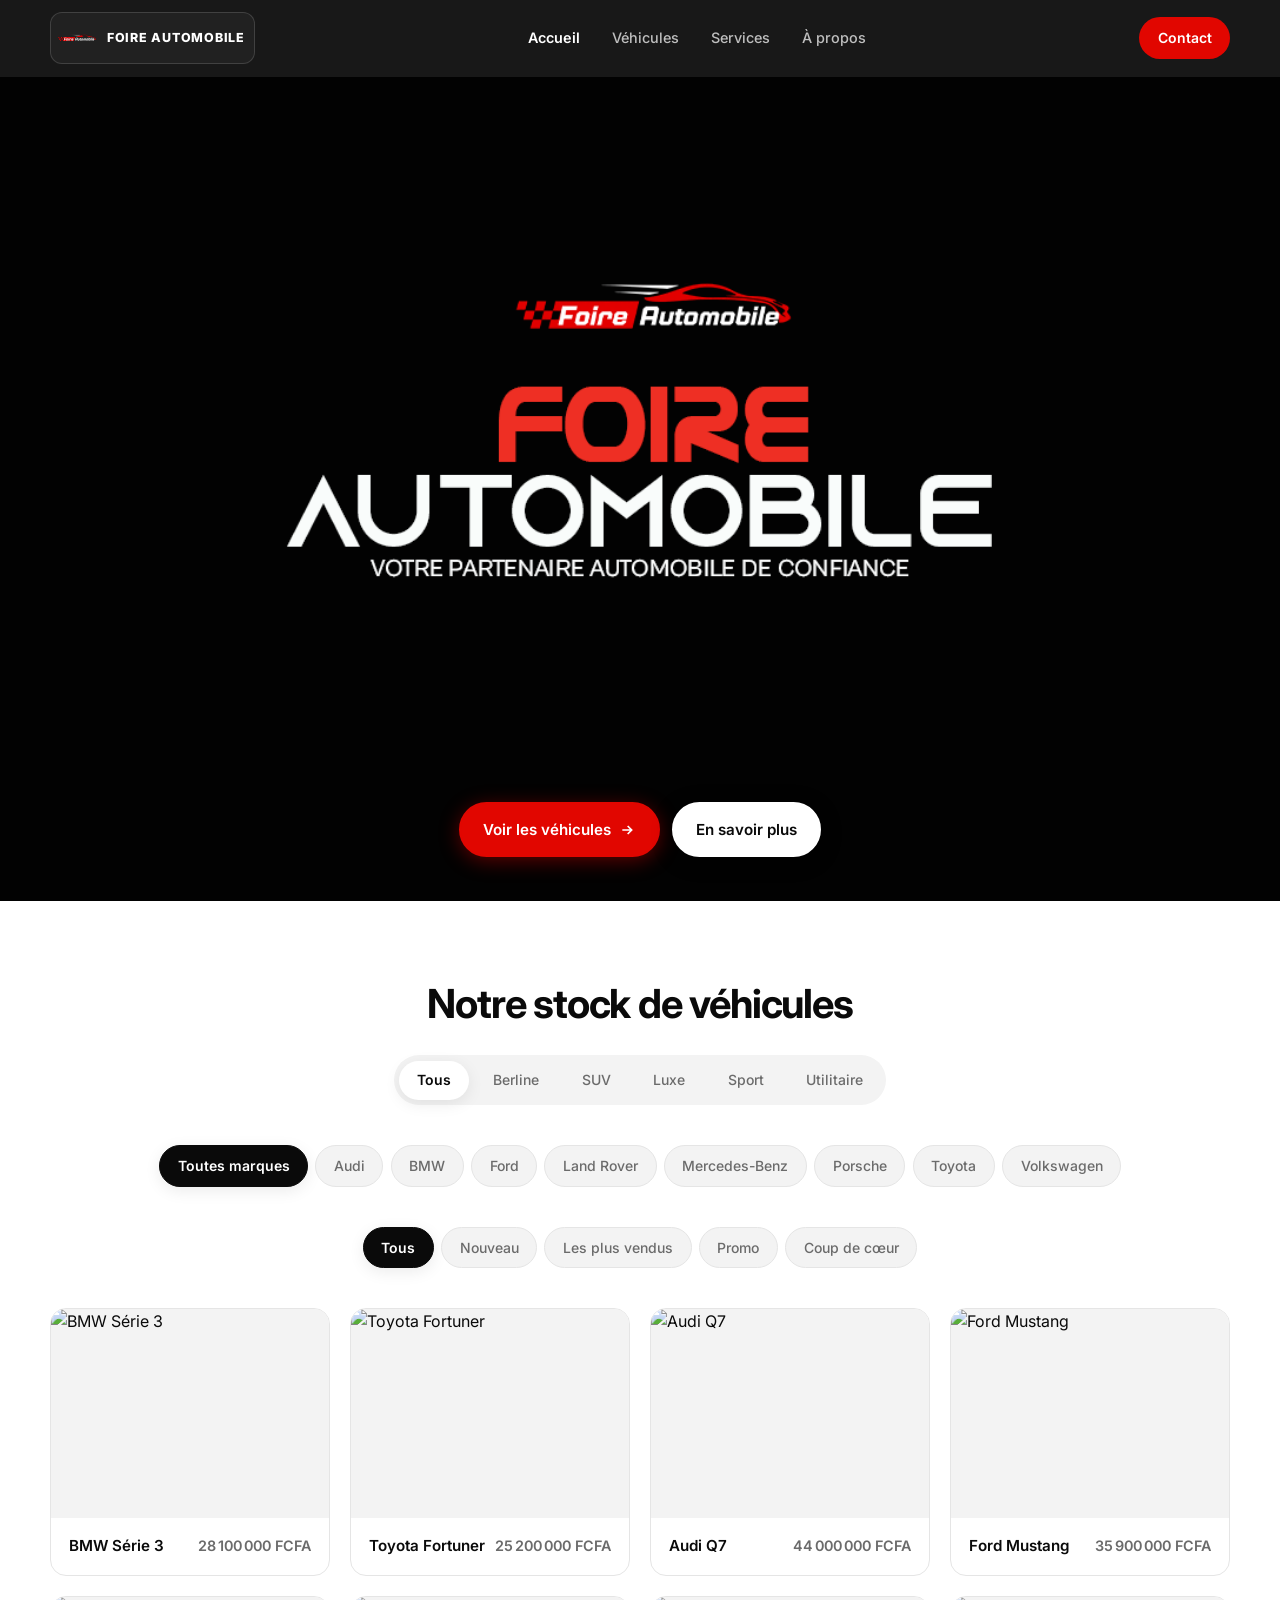
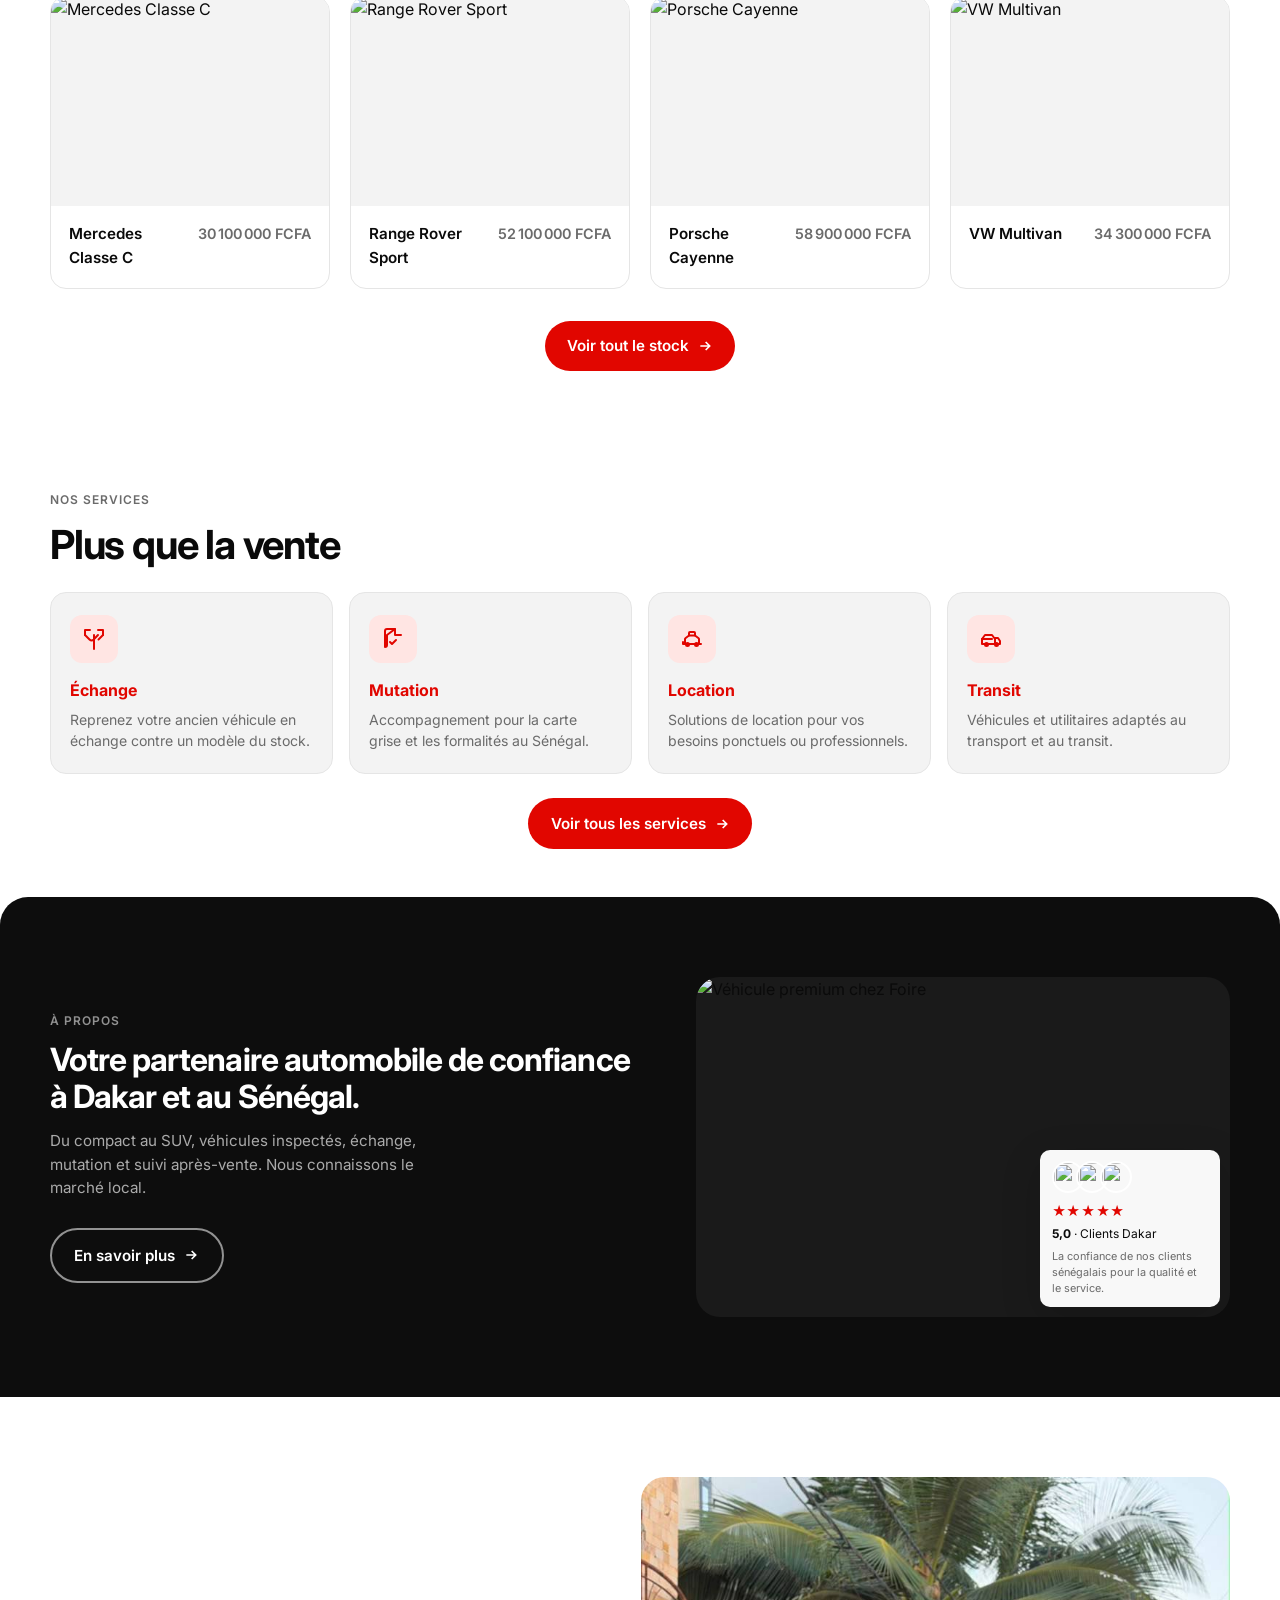
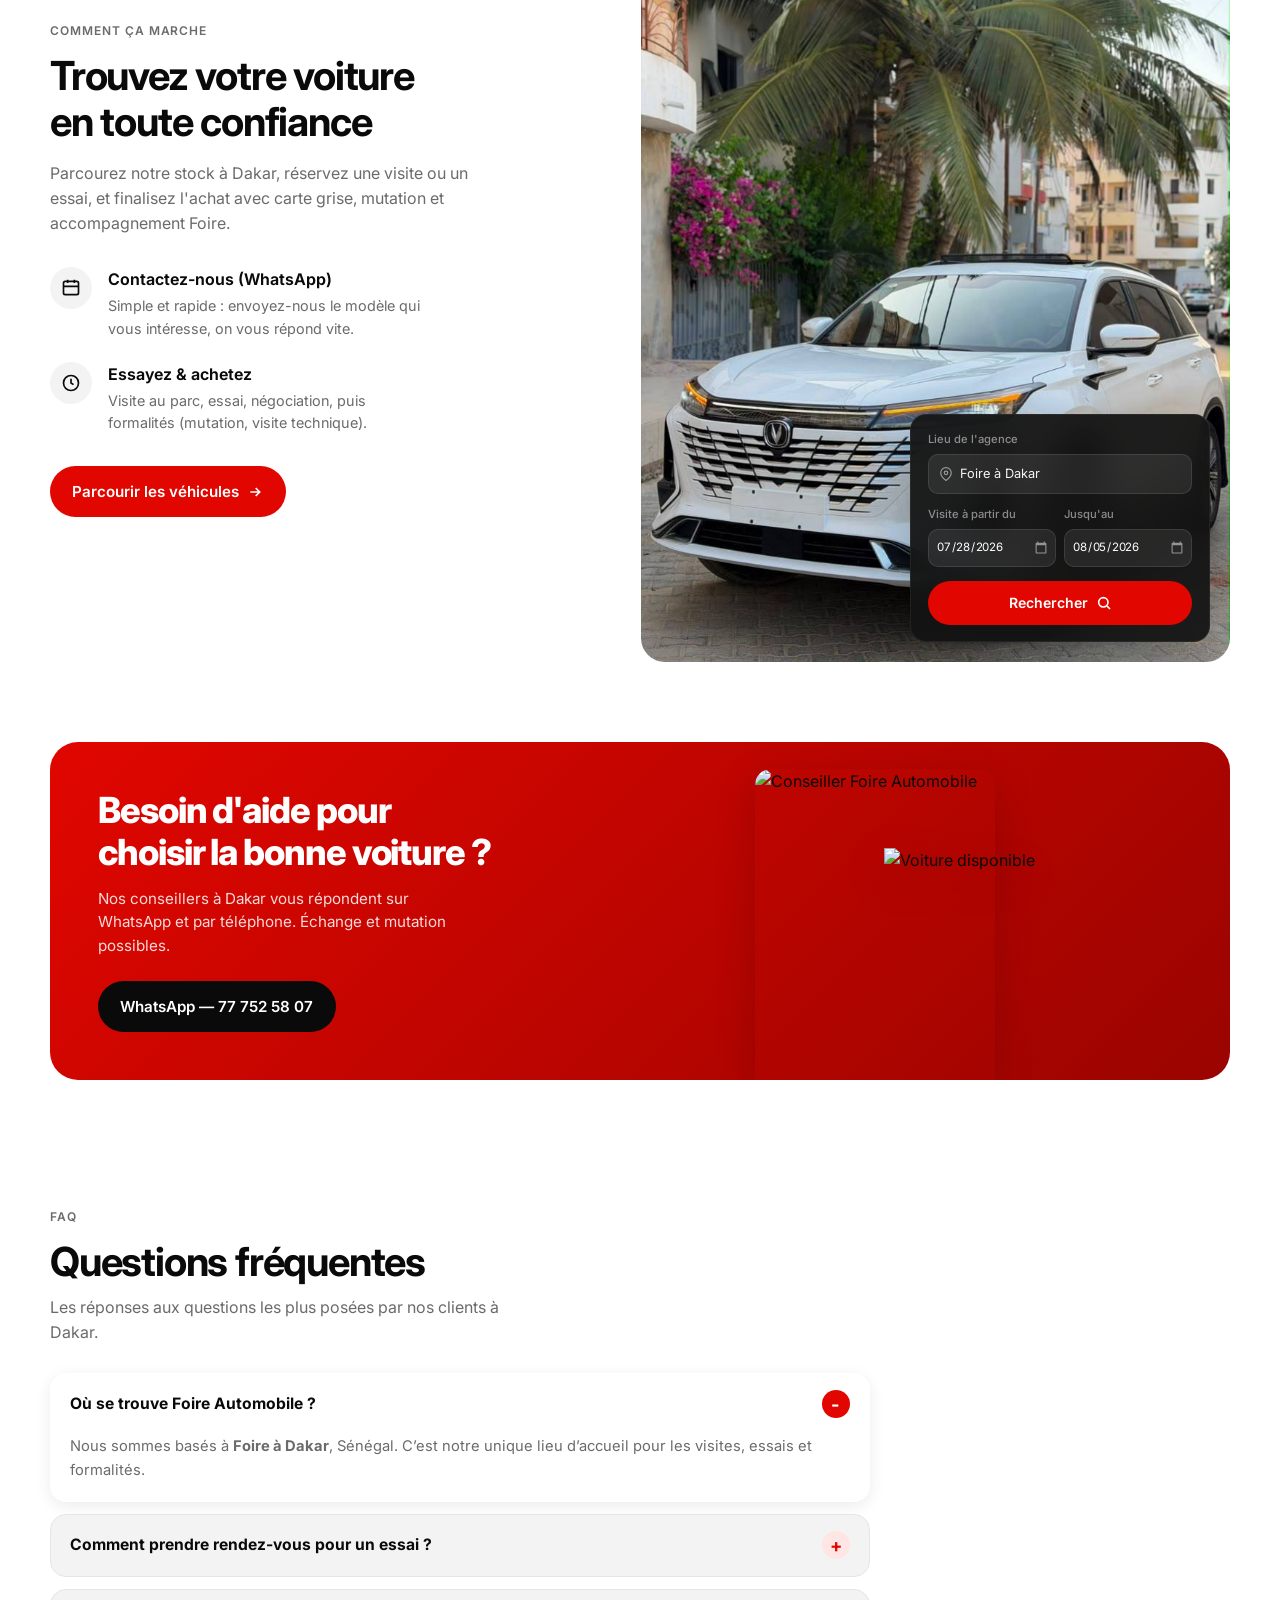
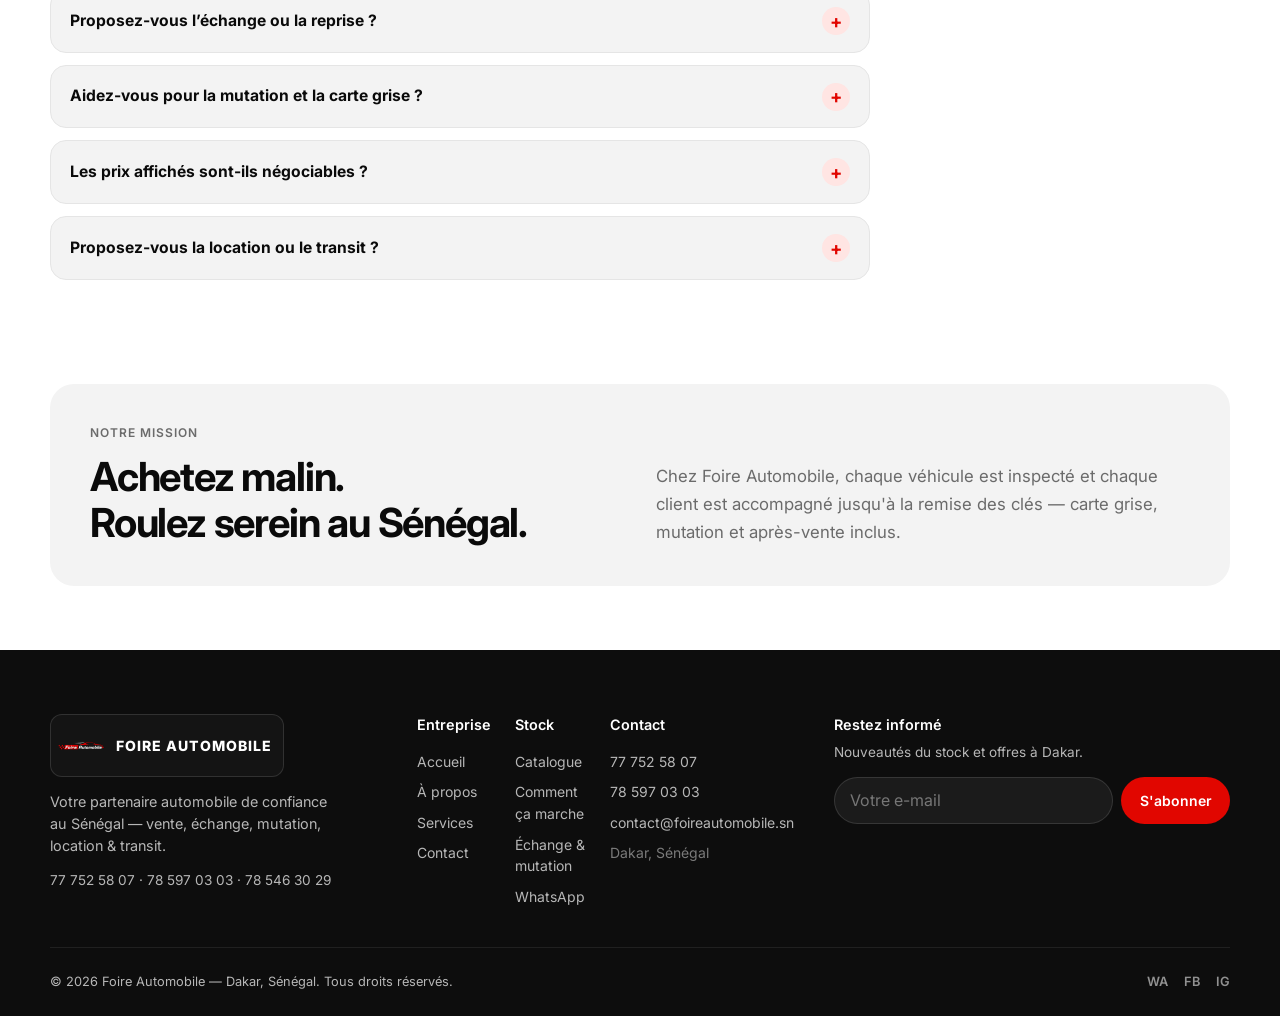
==== commit 02e144e6: "Update site: pages a propos et services, FAQ, logo, contact form, navigation. Ajoute apropos.html et" ====
--- a/index.html
+++ b/index.html
@@ -4,7 +4,7 @@
   <meta charset="UTF-8" />
   <meta name="viewport" content="width=device-width, initial-scale=1.0" />
   <title>Foire Automobile — Vente de voitures au Sénégal | Dakar</title>
-  <meta name="description" content="Foire Automobile à Dakar : vente, échange, mutation, location et transit de véhicules. Prix en FCFA, stock inspecté, accompagnement local." />
+  <meta name="description" content="Foire Automobile à Dakar : vente, échange, mutation, location et transit de véhicules. Stock inspecté, accompagnement local." />
   <link rel="preconnect" href="https://fonts.googleapis.com" />
   <link rel="preconnect" href="https://fonts.gstatic.com" crossorigin />
   <link href="https://fonts.googleapis.com/css2?family=Inter:wght@400;500;600;700;800&display=swap" rel="stylesheet" />
@@ -14,24 +14,23 @@
   <header class="header" id="header">
     <div class="container header__inner">
       <div class="header__start">
-        <button type="button" class="nav-back" id="navBack" aria-label="Page précédente" title="Retour">
-          <svg width="16" height="16" viewBox="0 0 24 24" fill="none" stroke="currentColor" stroke-width="2.5" aria-hidden="true"><path d="M15 18l-6-6 6-6"/></svg>
-          <span>Retour</span>
-        </button>
         <a href="index.html" class="logo" aria-label="Foire Automobile accueil">
-          <img src="logo.png" alt="Foire Automobile" class="logo__img" width="140" height="48" />
+          <span class="logo__frame">
+            <img src="logo.svg" alt="" class="logo__img" width="48" height="48" />
+            <span class="logo__text">FOIRE AUTOMOBILE</span>
+          </span>
         </a>
       </div>
 
       <nav class="nav" id="nav" aria-label="Navigation principale">
+        <a href="index.html" class="nav__link is-current">Accueil</a>
         <a href="voitures.html" class="nav__link">Véhicules</a>
-        <a href="#mission" class="nav__link">Notre mission</a>
-        <a href="#services" class="nav__link">Services</a>
-        <a href="#apropos" class="nav__link">À propos</a>
+        <a href="services.html" class="nav__link">Services</a>
+        <a href="apropos.html" class="nav__link">À propos</a>
       </nav>
 
       <div class="header__actions">
-        <a href="https://wa.me/221777525807" class="btn btn--primary btn--sm" target="_blank" rel="noopener">WhatsApp</a>
+        <button type="button" class="btn btn--primary btn--sm" id="openContact" data-contact-open>Contact</button>
         <button class="menu-toggle" id="menuToggle" aria-label="Ouvrir le menu" aria-expanded="false">
           <span></span><span></span><span></span>
         </button>
@@ -66,80 +65,22 @@
       </div>
     </section>
 
-    <!-- How it works -->
-    <section class="how" id="comment">
-      <div class="container how__grid">
-        <div class="how__text">
-          <p class="section-label">Comment ça marche</p>
-          <h2 class="section-title">Trouvez votre voiture<br />en toute confiance</h2>
-          <p class="section-desc">
-            Parcourez notre stock à Dakar, réservez une visite ou un essai, et finalisez l'achat avec carte grise, mutation et accompagnement Foire.
-          </p>
-
-          <ul class="steps">
-            <li class="steps__item">
-              <span class="steps__icon" aria-hidden="true">
-                <svg width="20" height="20" viewBox="0 0 24 24" fill="none" stroke="currentColor" stroke-width="2"><rect x="3" y="4" width="18" height="16" rx="2"/><path d="M3 10h18M8 2v4M16 2v4"/></svg>
-              </span>
-              <div>
-                <h3>Contactez-nous (WhatsApp)</h3>
-                <p>Simple et rapide : envoyez-nous le modèle qui vous intéresse, on vous répond vite.</p>
-              </div>
-            </li>
-            <li class="steps__item">
-              <span class="steps__icon" aria-hidden="true">
-                <svg width="20" height="20" viewBox="0 0 24 24" fill="none" stroke="currentColor" stroke-width="2"><circle cx="12" cy="12" r="9"/><path d="M12 7v5l3 2"/></svg>
-              </span>
-              <div>
-                <h3>Essayez & achetez</h3>
-                <p>Visite au parc, essai, négociation en FCFA, puis formalités (mutation, visite technique).</p>
-              </div>
-            </li>
-          </ul>
-
+    <!-- Fleet (collection CMS) — juste après le hero -->
+    <section class="fleet" id="flotte">
+      <div class="container">
+        <div class="fleet__header">
+          <h2 class="section-title" id="modeles">Notre stock de véhicules</h2>
+          <div class="filters" id="fleetFilters" role="tablist" aria-label="Filtrer par catégorie"></div>
+          <div class="filters filters--brands" id="fleetBrandFilters" role="tablist" aria-label="Filtrer par marque"></div>
+          <div class="filters filters--brands filters--badges" id="fleetBadgeFilters" role="tablist" aria-label="Filtrer par choix"></div>
+        </div>
+
+        <div class="fleet__grid" id="fleetGrid"></div>
+        <div class="fleet__more">
           <a href="voitures.html" class="btn btn--primary">
-            Parcourir les véhicules
+            Voir tout le stock
             <svg width="16" height="16" viewBox="0 0 24 24" fill="none" stroke="currentColor" stroke-width="2.5" aria-hidden="true"><path d="M5 12h14M13 6l6 6-6 6"/></svg>
           </a>
-        </div>
-
-        <div class="how__visual">
-          <img
-            src="how-bg.jpg"
-            alt="Véhicule Foire Automobile à Dakar"
-            class="how__img"
-            width="640"
-            height="480"
-          />
-          <div class="search-card" role="search" aria-label="Prendre rendez-vous">
-            <div class="search-card__field">
-              <label for="location">Lieu de l'agence</label>
-              <div class="search-card__input">
-                <svg width="16" height="16" viewBox="0 0 24 24" fill="none" stroke="currentColor" stroke-width="2" aria-hidden="true"><path d="M21 10c0 7-9 13-9 13s-9-6-9-13a9 9 0 0118 0z"/><circle cx="12" cy="10" r="3"/></svg>
-                <input type="text" id="location" value="Foire à Dakar" readonly />
-              </div>
-            </div>
-            <div class="search-card__row">
-              <div class="search-card__field">
-                <label for="from-date">Visite à partir du</label>
-                <div class="search-card__input">
-                  <svg width="16" height="16" viewBox="0 0 24 24" fill="none" stroke="currentColor" stroke-width="2" aria-hidden="true"><rect x="3" y="4" width="18" height="16" rx="2"/><path d="M3 10h18"/></svg>
-                  <input type="date" id="from-date" value="2026-07-28" />
-                </div>
-              </div>
-              <div class="search-card__field">
-                <label for="to-date">Jusqu'au</label>
-                <div class="search-card__input">
-                  <svg width="16" height="16" viewBox="0 0 24 24" fill="none" stroke="currentColor" stroke-width="2" aria-hidden="true"><rect x="3" y="4" width="18" height="16" rx="2"/><path d="M3 10h18"/></svg>
-                  <input type="date" id="to-date" value="2026-08-05" />
-                </div>
-              </div>
-            </div>
-            <button type="button" class="btn btn--primary btn--full search-card__btn" id="searchCars">
-              Rechercher
-              <svg width="16" height="16" viewBox="0 0 24 24" fill="none" stroke="currentColor" stroke-width="2.5" aria-hidden="true"><circle cx="11" cy="11" r="7"/><path d="M21 21l-4.3-4.3"/></svg>
-            </button>
-          </div>
         </div>
       </div>
     </section>
@@ -159,7 +100,7 @@
           </article>
           <article class="services__card">
             <span class="services__icon" aria-hidden="true">
-              <svg width="24" height="24" viewBox="0 0 24 24" fill="none" stroke="currentColor" stroke-width="2" stroke-linecap="round" stroke-linejoin="round"><path d="M14 2H6a2 2 0 00-2 2v16a2 2 0 002 2h12a2 2 0 002-2V8z"/><path d="M14 2v6h6"/><path d="M9 15l2 2 4-4"/></svg>
+              <svg width="24" height="24" viewBox="0 0 24 24" fill="none" stroke="currentColor" stroke-width="2" stroke-linecap="round" stroke-linejoin="round"><path d="M14 2H6a2 2 0 00-2 2v16a2 2 0 002-2V8z"/><path d="M14 2v6h6"/><path d="M9 15l2 2 4-4"/></svg>
             </span>
             <h3>Mutation</h3>
             <p>Accompagnement pour la carte grise et les formalités au Sénégal.</p>
@@ -179,6 +120,12 @@
             <p>Véhicules et utilitaires adaptés au transport et au transit.</p>
           </article>
         </div>
+        <div class="services__more">
+          <a href="services.html" class="btn btn--primary">
+            Voir tous les services
+            <svg width="16" height="16" viewBox="0 0 24 24" fill="none" stroke="currentColor" stroke-width="2.5" aria-hidden="true"><path d="M5 12h14M13 6l6 6-6 6"/></svg>
+          </a>
+        </div>
       </div>
     </section>
 
@@ -192,9 +139,9 @@
               Votre partenaire automobile de confiance à Dakar et au Sénégal.
             </h2>
             <p class="section-desc section-desc--light">
-              Du compact au SUV, véhicules inspectés, prix affichés en FCFA, échange, mutation et suivi après-vente. Nous connaissons le marché local.
+              Du compact au SUV, véhicules inspectés, échange, mutation et suivi après-vente. Nous connaissons le marché local.
             </p>
-            <a href="#mission" class="btn btn--about">
+            <a href="apropos.html" class="btn btn--about">
               En savoir plus
               <svg width="16" height="16" viewBox="0 0 24 24" fill="none" stroke="currentColor" stroke-width="2.5" aria-hidden="true"><path d="M5 12h14M13 6l6 6-6 6"/></svg>
             </a>
@@ -222,22 +169,80 @@
       </div>
     </section>
 
-    <!-- Fleet (collection CMS) -->
-    <section class="fleet" id="flotte">
-      <div class="container">
-        <div class="fleet__header">
-          <h2 class="section-title" id="modeles">Notre stock de véhicules</h2>
-          <div class="filters" id="fleetFilters" role="tablist" aria-label="Filtrer par catégorie"></div>
-          <div class="filters filters--brands" id="fleetBrandFilters" role="tablist" aria-label="Filtrer par marque"></div>
-          <div class="filters filters--brands filters--badges" id="fleetBadgeFilters" role="tablist" aria-label="Filtrer par choix"></div>
-        </div>
-
-        <div class="fleet__grid" id="fleetGrid"></div>
-        <div class="fleet__more">
+    <!-- How it works -->
+    <section class="how" id="comment">
+      <div class="container how__grid">
+        <div class="how__text">
+          <p class="section-label">Comment ça marche</p>
+          <h2 class="section-title">Trouvez votre voiture<br />en toute confiance</h2>
+          <p class="section-desc">
+            Parcourez notre stock à Dakar, réservez une visite ou un essai, et finalisez l'achat avec carte grise, mutation et accompagnement Foire.
+          </p>
+
+          <ul class="steps">
+            <li class="steps__item">
+              <span class="steps__icon" aria-hidden="true">
+                <svg width="20" height="20" viewBox="0 0 24 24" fill="none" stroke="currentColor" stroke-width="2"><rect x="3" y="4" width="18" height="16" rx="2"/><path d="M3 10h18M8 2v4M16 2v4"/></svg>
+              </span>
+              <div>
+                <h3>Contactez-nous (WhatsApp)</h3>
+                <p>Simple et rapide : envoyez-nous le modèle qui vous intéresse, on vous répond vite.</p>
+              </div>
+            </li>
+            <li class="steps__item">
+              <span class="steps__icon" aria-hidden="true">
+                <svg width="20" height="20" viewBox="0 0 24 24" fill="none" stroke="currentColor" stroke-width="2"><circle cx="12" cy="12" r="9"/><path d="M12 7v5l3 2"/></svg>
+              </span>
+              <div>
+                <h3>Essayez & achetez</h3>
+                <p>Visite au parc, essai, négociation, puis formalités (mutation, visite technique).</p>
+              </div>
+            </li>
+          </ul>
+
           <a href="voitures.html" class="btn btn--primary">
-            Voir tout le stock
+            Parcourir les véhicules
             <svg width="16" height="16" viewBox="0 0 24 24" fill="none" stroke="currentColor" stroke-width="2.5" aria-hidden="true"><path d="M5 12h14M13 6l6 6-6 6"/></svg>
           </a>
+        </div>
+
+        <div class="how__visual">
+          <img
+            src="how-bg.jpg"
+            alt="Véhicule Foire Automobile à Dakar"
+            class="how__img"
+            width="640"
+            height="480"
+          />
+          <div class="search-card" role="search" aria-label="Prendre rendez-vous">
+            <div class="search-card__field">
+              <label for="location">Lieu de l'agence</label>
+              <div class="search-card__input">
+                <svg width="16" height="16" viewBox="0 0 24 24" fill="none" stroke="currentColor" stroke-width="2" aria-hidden="true"><path d="M21 10c0 7-9 13-9 13s-9-6-9-13a9 9 0 0118 0z"/><circle cx="12" cy="10" r="3"/></svg>
+                <input type="text" id="location" value="Foire à Dakar" readonly />
+              </div>
+            </div>
+            <div class="search-card__row">
+              <div class="search-card__field">
+                <label for="from-date">Visite à partir du</label>
+                <div class="search-card__input">
+                  <svg width="16" height="16" viewBox="0 0 24 24" fill="none" stroke="currentColor" stroke-width="2" aria-hidden="true"><rect x="3" y="4" width="18" height="16" rx="2"/><path d="M3 10h18"/></svg>
+                  <input type="date" id="from-date" value="2026-07-28" />
+                </div>
+              </div>
+              <div class="search-card__field">
+                <label for="to-date">Jusqu'au</label>
+                <div class="search-card__input">
+                  <svg width="16" height="16" viewBox="0 0 24 24" fill="none" stroke="currentColor" stroke-width="2" aria-hidden="true"><rect x="3" y="4" width="18" height="16" rx="2"/><path d="M3 10h18"/></svg>
+                  <input type="date" id="to-date" value="2026-08-05" />
+                </div>
+              </div>
+            </div>
+            <button type="button" class="btn btn--primary btn--full search-card__btn" id="searchCars">
+              Rechercher
+              <svg width="16" height="16" viewBox="0 0 24 24" fill="none" stroke="currentColor" stroke-width="2.5" aria-hidden="true"><circle cx="11" cy="11" r="7"/><path d="M21 21l-4.3-4.3"/></svg>
+            </button>
+          </div>
         </div>
       </div>
     </section>
@@ -248,7 +253,7 @@
         <div class="cta__card">
           <div class="cta__content">
             <h2>Besoin d'aide pour<br />choisir la bonne voiture ?</h2>
-            <p>Nos conseillers à Dakar vous répondent sur WhatsApp et par téléphone. Prix en FCFA, échange et mutation possibles.</p>
+            <p>Nos conseillers à Dakar vous répondent sur WhatsApp et par téléphone. Échange et mutation possibles.</p>
             <a href="https://wa.me/221777525807" class="btn btn--dark" target="_blank" rel="noopener">WhatsApp — 77 752 58 07</a>
           </div>
           <div class="cta__visual">
@@ -271,6 +276,55 @@
       </div>
     </section>
 
+    <!-- FAQ -->
+    <section class="faq" id="faq">
+      <div class="container">
+        <p class="section-label">FAQ</p>
+        <h2 class="section-title">Questions fréquentes</h2>
+        <p class="section-desc faq__intro">
+          Les réponses aux questions les plus posées par nos clients à Dakar.
+        </p>
+        <div class="faq__list">
+          <details class="faq__item" open>
+            <summary class="faq__question">Où se trouve Foire Automobile ?</summary>
+            <div class="faq__answer">
+              <p>Nous sommes basés à <strong>Foire à Dakar</strong>, Sénégal. C’est notre unique lieu d’accueil pour les visites, essais et formalités.</p>
+            </div>
+          </details>
+          <details class="faq__item">
+            <summary class="faq__question">Comment prendre rendez-vous pour un essai ?</summary>
+            <div class="faq__answer">
+              <p>Utilisez le formulaire <strong>Contact</strong> en haut du site, appelez-nous ou passez au parc. Indiquez le véhicule qui vous intéresse et une date de visite souhaitée.</p>
+            </div>
+          </details>
+          <details class="faq__item">
+            <summary class="faq__question">Proposez-vous l’échange ou la reprise ?</summary>
+            <div class="faq__answer">
+              <p>Oui. Vous pouvez reprendre votre ancien véhicule en échange contre un modèle de notre stock. Nous évaluons la reprise de façon transparente.</p>
+            </div>
+          </details>
+          <details class="faq__item">
+            <summary class="faq__question">Aidez-vous pour la mutation et la carte grise ?</summary>
+            <div class="faq__answer">
+              <p>Oui. Nous accompagnons les formalités de mutation et de carte grise au Sénégal, jusqu’à la remise des clés en toute sérénité.</p>
+            </div>
+          </details>
+          <details class="faq__item">
+            <summary class="faq__question">Les prix affichés sont-ils négociables ?</summary>
+            <div class="faq__answer">
+              <p>Les prix sont affichés clairement sur chaque fiche. Toute discussion se fait en agence, selon le véhicule, son état et les options d’échange éventuelles.</p>
+            </div>
+          </details>
+          <details class="faq__item">
+            <summary class="faq__question">Proposez-vous la location ou le transit ?</summary>
+            <div class="faq__answer">
+              <p>Oui. En plus de la vente, nous proposons des solutions de <strong>location</strong> et des véhicules adaptés au <strong>transit</strong>. Consultez la page Services pour le détail.</p>
+            </div>
+          </details>
+        </div>
+      </div>
+    </section>
+
     <!-- Mission -->
     <section class="mission" id="mission">
       <div class="container mission__inner">
@@ -279,7 +333,7 @@
           <h2 class="section-title">Achetez malin.<br />Roulez serein au Sénégal.</h2>
         </div>
         <p class="mission__text">
-          Chez Foire Automobile, chaque véhicule est inspecté, chaque prix est affiché en FCFA, et chaque client est accompagné jusqu'à la remise des clés — carte grise, mutation et après-vente inclus.
+          Chez Foire Automobile, chaque véhicule est inspecté et chaque client est accompagné jusqu'à la remise des clés — carte grise, mutation et après-vente inclus.
         </p>
       </div>
     </section>
@@ -290,7 +344,10 @@
       <div class="footer__top">
         <div class="footer__brand">
           <a href="index.html" class="logo logo--footer" aria-label="Foire Automobile">
-            <img src="logo.png" alt="Foire Automobile" class="logo__img logo__img--footer" width="160" height="56" />
+            <span class="logo__frame">
+              <img src="logo.svg" alt="" class="logo__img logo__img--footer" width="56" height="56" />
+              <span class="logo__text">FOIRE AUTOMOBILE</span>
+            </span>
           </a>
           <p>Votre partenaire automobile de confiance au Sénégal — vente, échange, mutation, location &amp; transit.</p>
           <p class="footer__phones">
@@ -302,16 +359,16 @@
         <div class="footer__cols">
           <div class="footer__col">
             <h4>Entreprise</h4>
-            <a href="index.html#apropos">À propos</a>
-            <a href="index.html#mission">Notre mission</a>
-            <a href="index.html#services">Services</a>
+            <a href="index.html">Accueil</a>
+            <a href="apropos.html">À propos</a>
+            <a href="services.html">Services</a>
             <a href="index.html#contact">Contact</a>
           </div>
           <div class="footer__col">
             <h4>Stock</h4>
             <a href="voitures.html">Catalogue</a>
             <a href="index.html#comment">Comment ça marche</a>
-            <a href="index.html#services">Échange &amp; mutation</a>
+            <a href="services.html#echange">Échange &amp; mutation</a>
             <a href="https://wa.me/221777525807" target="_blank" rel="noopener">WhatsApp</a>
           </div>
           <div class="footer__col">
@@ -332,7 +389,7 @@
         </form>
       </div>
       <div class="footer__bottom">
-        <p>© 2026 Foire Automobile — Dakar, Sénégal. Tous droits réservés. Prix en FCFA.</p>
+        <p>© 2026 Foire Automobile — Dakar, Sénégal. Tous droits réservés.</p>
         <div class="footer__social">
           <a href="https://wa.me/221777525807" aria-label="WhatsApp" target="_blank" rel="noopener">WA</a>
           <a href="#" aria-label="Facebook">FB</a>
--- a/styles.css
+++ b/styles.css
@@ -131,9 +131,19 @@
     padding: 0;
   }
 
+  .logo__frame {
+    gap: 0.45rem;
+    padding: 0.25rem 0.4rem 0.25rem 0.25rem;
+  }
+
   .logo__img {
-    height: 40px;
-    max-width: 120px;
+    height: 34px;
+    max-width: 40px;
+  }
+
+  .logo__text {
+    font-size: 0.62rem;
+    letter-spacing: 0.04em;
   }
 }
 
@@ -201,25 +211,63 @@
   width: 100%;
 }
 
-/* ===== Logo ===== */
+/* ===== Logo + wordmark ===== */
 .logo {
   display: inline-flex;
   align-items: center;
-  line-height: 0;
+  gap: 0.65rem;
+  line-height: 1.1;
+  text-decoration: none;
+  color: var(--white);
+  min-width: 0;
+}
+
+.logo__frame {
+  display: inline-flex;
+  align-items: center;
+  gap: 0.65rem;
+  padding: 0.3rem 0.55rem 0.3rem 0.35rem;
+  border: 1px solid rgba(255, 255, 255, 0.14);
+  border-radius: 12px;
+  background: rgba(255, 255, 255, 0.04);
+  max-width: 100%;
 }
 
 .logo__img {
+  height: 40px;
+  width: auto;
+  max-width: 48px;
+  object-fit: contain;
+  object-position: center;
+  border-radius: 6px;
+  flex-shrink: 0;
+  display: block;
+}
+
+.logo__text {
+  font-size: 0.78rem;
+  font-weight: 800;
+  letter-spacing: 0.06em;
+  text-transform: uppercase;
+  color: var(--white);
+  white-space: nowrap;
+  line-height: 1.15;
+}
+
+.logo--footer .logo__frame {
+  border-color: rgba(255, 255, 255, 0.12);
+  background: rgba(255, 255, 255, 0.03);
+  padding: 0.4rem 0.7rem 0.4rem 0.4rem;
+}
+
+.logo__img--footer {
   height: 48px;
-  width: auto;
-  max-width: 160px;
-  object-fit: contain;
-  object-position: left center;
-  border-radius: 6px;
-}
-
-.logo__img--footer {
-  height: 56px;
-  max-width: 180px;
+  max-width: 56px;
+}
+
+.logo--footer .logo__text {
+  font-size: 0.88rem;
+  letter-spacing: 0.07em;
 }
 
 /* ===== Header ===== */
@@ -1164,6 +1212,11 @@
   font-size: 0.88rem;
   color: var(--gray-500);
   line-height: 1.5;
+}
+
+.services__more {
+  margin-top: 1.5rem;
+  text-align: center;
 }
 
 @media (max-width: 900px) {
@@ -2391,3 +2444,653 @@
     font-size: 1.75rem;
   }
 }
+
+/* ===== Contact modal (navbar) ===== */
+.contact-modal {
+  position: fixed;
+  inset: 0;
+  z-index: 200;
+  display: grid;
+  place-items: center;
+  padding: 1rem;
+}
+
+.contact-modal[hidden] {
+  display: none !important;
+}
+
+.contact-modal__backdrop {
+  position: absolute;
+  inset: 0;
+  background: rgba(0, 0, 0, 0.62);
+  backdrop-filter: blur(4px);
+}
+
+.contact-modal__dialog {
+  position: relative;
+  z-index: 1;
+  width: min(100%, 520px);
+  max-height: min(92vh, 720px);
+  overflow-y: auto;
+  background: var(--white);
+  color: var(--black);
+  border-radius: var(--radius-lg);
+  padding: 1.5rem 1.35rem 1.6rem;
+  box-shadow: var(--shadow-lg);
+}
+
+.contact-modal__close {
+  position: absolute;
+  top: 0.85rem;
+  right: 0.85rem;
+  width: 40px;
+  height: 40px;
+  border: none;
+  border-radius: 50%;
+  background: var(--gray-100);
+  color: var(--black);
+  display: grid;
+  place-items: center;
+  cursor: pointer;
+  transition: background 0.15s;
+}
+
+.contact-modal__close:hover {
+  background: var(--gray-200);
+}
+
+.contact-modal__title {
+  font-size: clamp(1.35rem, 3vw, 1.65rem);
+  font-weight: 800;
+  letter-spacing: -0.03em;
+  margin: 0.15rem 0 0.45rem;
+  padding-right: 2.5rem;
+}
+
+.contact-modal__lead {
+  font-size: 0.92rem;
+  color: var(--gray-500);
+  margin-bottom: 1.15rem;
+  line-height: 1.5;
+}
+
+.contact-form__row {
+  display: grid;
+  grid-template-columns: 1fr;
+  gap: 0;
+}
+
+.contact-form__field {
+  margin-bottom: 0.85rem;
+}
+
+.contact-form__field label {
+  display: block;
+  font-size: 0.78rem;
+  font-weight: 600;
+  color: var(--gray-500);
+  margin-bottom: 0.35rem;
+}
+
+.contact-form__field input,
+.contact-form__field select,
+.contact-form__field textarea {
+  width: 100%;
+  box-sizing: border-box;
+  border: 1.5px solid var(--gray-200);
+  border-radius: 12px;
+  padding: 0.75rem 0.9rem;
+  font: inherit;
+  font-size: 0.95rem;
+  color: var(--black);
+  background: var(--white);
+  outline: none;
+  transition: border-color 0.15s, box-shadow 0.15s;
+}
+
+.contact-form__field input:focus,
+.contact-form__field select:focus,
+.contact-form__field textarea:focus {
+  border-color: var(--accent);
+  box-shadow: 0 0 0 3px rgba(225, 6, 0, 0.12);
+}
+
+.contact-form__field textarea {
+  resize: vertical;
+  min-height: 110px;
+}
+
+.contact-form__status {
+  margin-top: 0.85rem;
+  font-size: 0.9rem;
+  font-weight: 600;
+  line-height: 1.4;
+}
+
+.contact-form__status.is-ok {
+  color: #15803d;
+}
+
+.contact-form__status.is-err {
+  color: var(--accent);
+}
+
+.contact-form__optional {
+  font-weight: 500;
+  color: var(--gray-400);
+  font-size: 0.72rem;
+}
+
+@media (min-width: 560px) {
+  .contact-modal__dialog {
+    padding: 1.75rem 1.75rem 1.85rem;
+  }
+
+  .contact-form__row {
+    grid-template-columns: 1fr 1fr;
+    gap: 0.75rem;
+  }
+}
+
+/* ===== Page � propos ===== */
+.about-page {
+  padding: 3.5rem 0;
+}
+
+.about-page--dark {
+  background: var(--dark);
+  border-radius: var(--radius-xl);
+  margin: 0 clamp(0.75rem, 3vw, 1.5rem);
+  padding: 3.5rem clamp(1.25rem, 4vw, 2.5rem);
+}
+
+.about-page--cta {
+  background: var(--dark);
+  padding: 3.5rem 0;
+  border-radius: var(--radius-xl) var(--radius-xl) 0 0;
+  margin-top: 1rem;
+}
+
+.about-page__intro {
+  display: grid;
+  grid-template-columns: 1fr;
+  gap: 2rem;
+  align-items: center;
+}
+
+.about-page__copy .section-title {
+  margin-bottom: 0.85rem;
+}
+
+.about-page__copy .section-desc + .section-desc {
+  margin-top: 0.85rem;
+}
+
+.about-page__visual {
+  border-radius: var(--radius-lg);
+  overflow: hidden;
+  background: var(--gray-100);
+  min-height: 240px;
+}
+
+.about-page__visual img {
+  width: 100%;
+  height: 100%;
+  min-height: 260px;
+  object-fit: cover;
+  display: block;
+}
+
+.about-values {
+  display: grid;
+  grid-template-columns: 1fr;
+  gap: 1rem;
+  margin-top: 1.75rem;
+}
+
+.about-values__card {
+  background: rgba(255, 255, 255, 0.04);
+  border: 1px solid rgba(255, 255, 255, 0.08);
+  border-radius: var(--radius-md);
+  padding: 1.25rem 1.15rem;
+}
+
+.about-values__num {
+  display: block;
+  font-size: 0.75rem;
+  font-weight: 800;
+  letter-spacing: 0.08em;
+  color: var(--accent);
+  margin-bottom: 0.55rem;
+}
+
+.about-values__card h3 {
+  font-size: 1.05rem;
+  font-weight: 700;
+  color: var(--white);
+  margin-bottom: 0.4rem;
+}
+
+.about-values__card p {
+  font-size: 0.9rem;
+  color: rgba(255, 255, 255, 0.62);
+  line-height: 1.55;
+}
+
+.about-offers {
+  display: grid;
+  grid-template-columns: 1fr;
+  gap: 1rem;
+  margin-top: 1.5rem;
+}
+
+.about-offers__item {
+  background: var(--gray-100);
+  border: 1px solid var(--gray-200);
+  border-radius: var(--radius-md);
+  padding: 1.25rem 1.15rem;
+}
+
+.about-offers__item h3 {
+  font-size: 1rem;
+  font-weight: 700;
+  color: var(--accent);
+  margin-bottom: 0.4rem;
+}
+
+.about-offers__item p {
+  font-size: 0.9rem;
+  color: var(--gray-500);
+  line-height: 1.55;
+}
+
+.about-page__cta-inner {
+  display: grid;
+  grid-template-columns: 1fr;
+  gap: 1.75rem;
+  align-items: end;
+}
+
+.about-contact-list {
+  list-style: none;
+  margin-top: 1.25rem;
+  display: flex;
+  flex-direction: column;
+  gap: 0.55rem;
+}
+
+.about-contact-list li {
+  font-size: 0.95rem;
+  color: rgba(255, 255, 255, 0.72);
+  line-height: 1.45;
+}
+
+.about-contact-list a {
+  color: var(--white);
+  font-weight: 600;
+  text-decoration: none;
+}
+
+.about-contact-list a:hover {
+  color: var(--accent);
+}
+
+.about-page__cta-actions {
+  display: flex;
+  flex-direction: column;
+  gap: 0.65rem;
+  align-items: stretch;
+}
+
+.about-page__cta-actions .btn {
+  width: 100%;
+  justify-content: center;
+  box-sizing: border-box;
+  min-height: 48px;
+  height: 48px;
+  padding: 0 1.25rem;
+  margin: 0;
+  font-size: 0.9rem;
+  font-weight: 600;
+  line-height: 1;
+  border-width: 2px;
+  border-style: solid;
+  transform: none;
+}
+
+.about-page__cta-actions .btn:hover,
+.about-page__cta-actions .btn:active {
+  transform: none;
+}
+
+.about-page__cta-actions .btn--primary {
+  border-color: var(--accent);
+}
+
+.about-page__cta-actions .btn--about {
+  margin-top: 0;
+  background: transparent;
+  color: var(--white);
+  border-color: rgba(255, 255, 255, 0.55);
+}
+
+.about-page__cta-actions .btn--about:hover {
+  background: var(--accent);
+  border-color: var(--accent);
+  color: var(--white);
+  box-shadow: none;
+}
+
+.about-page__cta-actions .btn--ghost {
+  background: transparent;
+  color: var(--white);
+  border-color: rgba(255, 255, 255, 0.35);
+}
+
+.about-page__cta-actions .btn--ghost:hover {
+  background: rgba(255, 255, 255, 0.08);
+  border-color: rgba(255, 255, 255, 0.55);
+}
+
+@media (min-width: 720px) {
+  .about-page__intro {
+    grid-template-columns: 1.1fr 0.9fr;
+    gap: 3rem;
+  }
+
+  .about-values {
+    grid-template-columns: 1fr 1fr;
+  }
+
+  .about-offers {
+    grid-template-columns: 1fr 1fr;
+  }
+
+  .about-page__cta-inner {
+    grid-template-columns: 1.2fr 0.8fr;
+    align-items: center;
+  }
+
+  .about-page__cta-actions .btn {
+    width: auto;
+    min-width: 150px;
+  }
+
+  .about-page__cta-actions {
+    flex-direction: row;
+    flex-wrap: wrap;
+    justify-content: flex-end;
+    align-items: center;
+  }
+}
+
+@media (min-width: 1024px) {
+  .about-page {
+    padding: 4.5rem 0;
+  }
+
+  .about-values {
+    grid-template-columns: repeat(4, 1fr);
+  }
+
+  .about-offers {
+    grid-template-columns: repeat(4, 1fr);
+  }
+}
+
+/* ===== Page Services ===== */
+.services-page {
+  padding: 3rem 0 2rem;
+}
+
+.services-page__grid {
+  display: grid;
+  grid-template-columns: 1fr;
+  gap: 1.15rem;
+}
+
+.services-page__card {
+  background: var(--gray-100);
+  border: 1px solid var(--gray-200);
+  border-radius: var(--radius-md);
+  padding: 1.4rem 1.25rem 1.5rem;
+  transition: box-shadow 0.2s, transform 0.2s, border-color 0.2s;
+}
+
+.services-page__card:hover {
+  border-color: transparent;
+  box-shadow: var(--shadow-sm);
+  transform: translateY(-2px);
+}
+
+.services-page__icon {
+  display: grid;
+  place-items: center;
+  width: 52px;
+  height: 52px;
+  border-radius: 14px;
+  background: var(--accent-soft);
+  color: var(--accent);
+  margin-bottom: 1rem;
+}
+
+.services-page__card h2 {
+  font-size: 1.2rem;
+  font-weight: 800;
+  color: var(--accent);
+  margin-bottom: 0.55rem;
+}
+
+.services-page__card > p {
+  font-size: 0.95rem;
+  color: var(--gray-500);
+  line-height: 1.6;
+  margin-bottom: 0.9rem;
+}
+
+.services-page__list {
+  list-style: none;
+  display: flex;
+  flex-direction: column;
+  gap: 0.4rem;
+}
+
+.services-page__list li {
+  position: relative;
+  padding-left: 1.15rem;
+  font-size: 0.9rem;
+  color: var(--gray-700);
+  line-height: 1.45;
+}
+
+.services-page__list li::before {
+  content: "";
+  position: absolute;
+  left: 0;
+  top: 0.55em;
+  width: 6px;
+  height: 6px;
+  border-radius: 50%;
+  background: var(--accent);
+}
+
+.services-page--steps {
+  padding: 2.5rem 0 3.5rem;
+}
+
+.services-steps {
+  list-style: none;
+  margin-top: 1.5rem;
+  display: flex;
+  flex-direction: column;
+  gap: 1rem;
+}
+
+.services-steps li {
+  display: flex;
+  gap: 1rem;
+  align-items: flex-start;
+  background: var(--white);
+  border: 1px solid var(--gray-200);
+  border-radius: var(--radius-md);
+  padding: 1.15rem 1.2rem;
+}
+
+.services-steps__num {
+  flex-shrink: 0;
+  width: 40px;
+  height: 40px;
+  border-radius: 50%;
+  background: var(--accent);
+  color: var(--white);
+  font-weight: 800;
+  font-size: 0.95rem;
+  display: grid;
+  place-items: center;
+}
+
+.services-steps h3 {
+  font-size: 1rem;
+  font-weight: 700;
+  margin-bottom: 0.25rem;
+}
+
+.services-steps p {
+  font-size: 0.9rem;
+  color: var(--gray-500);
+  line-height: 1.5;
+}
+
+@media (min-width: 720px) {
+  .services-page__grid {
+    grid-template-columns: 1fr 1fr;
+    gap: 1.25rem;
+  }
+
+  .services-steps {
+    gap: 1.15rem;
+  }
+}
+
+@media (min-width: 1024px) {
+  .services-page {
+    padding: 4rem 0 2.5rem;
+  }
+
+  .services-page__grid {
+    grid-template-columns: repeat(2, 1fr);
+    gap: 1.5rem;
+  }
+
+  .services-page__card {
+    padding: 1.6rem 1.5rem 1.75rem;
+  }
+
+  .services-steps {
+    flex-direction: row;
+  }
+
+  .services-steps li {
+    flex: 1;
+    flex-direction: column;
+  }
+}
+
+/* ===== FAQ ===== */
+.faq {
+  padding: 4rem 0 3.5rem;
+  background: var(--white);
+}
+
+.faq__intro {
+  margin-top: 0.65rem;
+  margin-bottom: 1.75rem;
+  max-width: 48ch;
+}
+
+.faq__list {
+  display: flex;
+  flex-direction: column;
+  gap: 0.75rem;
+  max-width: 820px;
+}
+
+.faq__item {
+  border: 1px solid var(--gray-200);
+  border-radius: var(--radius-md);
+  background: var(--gray-100);
+  overflow: hidden;
+  transition: border-color 0.2s, box-shadow 0.2s;
+}
+
+.faq__item[open] {
+  border-color: transparent;
+  box-shadow: var(--shadow-sm);
+  background: var(--white);
+}
+
+.faq__question {
+  list-style: none;
+  cursor: pointer;
+  padding: 1.05rem 1.2rem;
+  font-weight: 700;
+  font-size: 0.98rem;
+  color: var(--black);
+  display: flex;
+  align-items: center;
+  justify-content: space-between;
+  gap: 1rem;
+  user-select: none;
+}
+
+.faq__question::-webkit-details-marker {
+  display: none;
+}
+
+.faq__question::after {
+  content: "+";
+  flex-shrink: 0;
+  width: 28px;
+  height: 28px;
+  border-radius: 50%;
+  background: var(--accent-soft);
+  color: var(--accent);
+  font-size: 1.15rem;
+  font-weight: 700;
+  display: grid;
+  place-items: center;
+  line-height: 1;
+  transition: background 0.2s, color 0.2s, transform 0.2s;
+}
+
+.faq__item[open] .faq__question::after {
+  content: "-";
+  background: var(--accent);
+  color: var(--white);
+}
+
+.faq__answer {
+  padding: 0 1.2rem 1.15rem;
+}
+
+.faq__answer p {
+  font-size: 0.92rem;
+  color: var(--gray-500);
+  line-height: 1.6;
+}
+
+.faq__answer a {
+  color: var(--accent);
+  font-weight: 600;
+}
+
+@media (max-width: 768px) {
+  .faq {
+    padding: 3rem 0 2.5rem;
+  }
+
+  .faq__question {
+    font-size: 0.92rem;
+    padding: 0.95rem 1rem;
+  }
+}
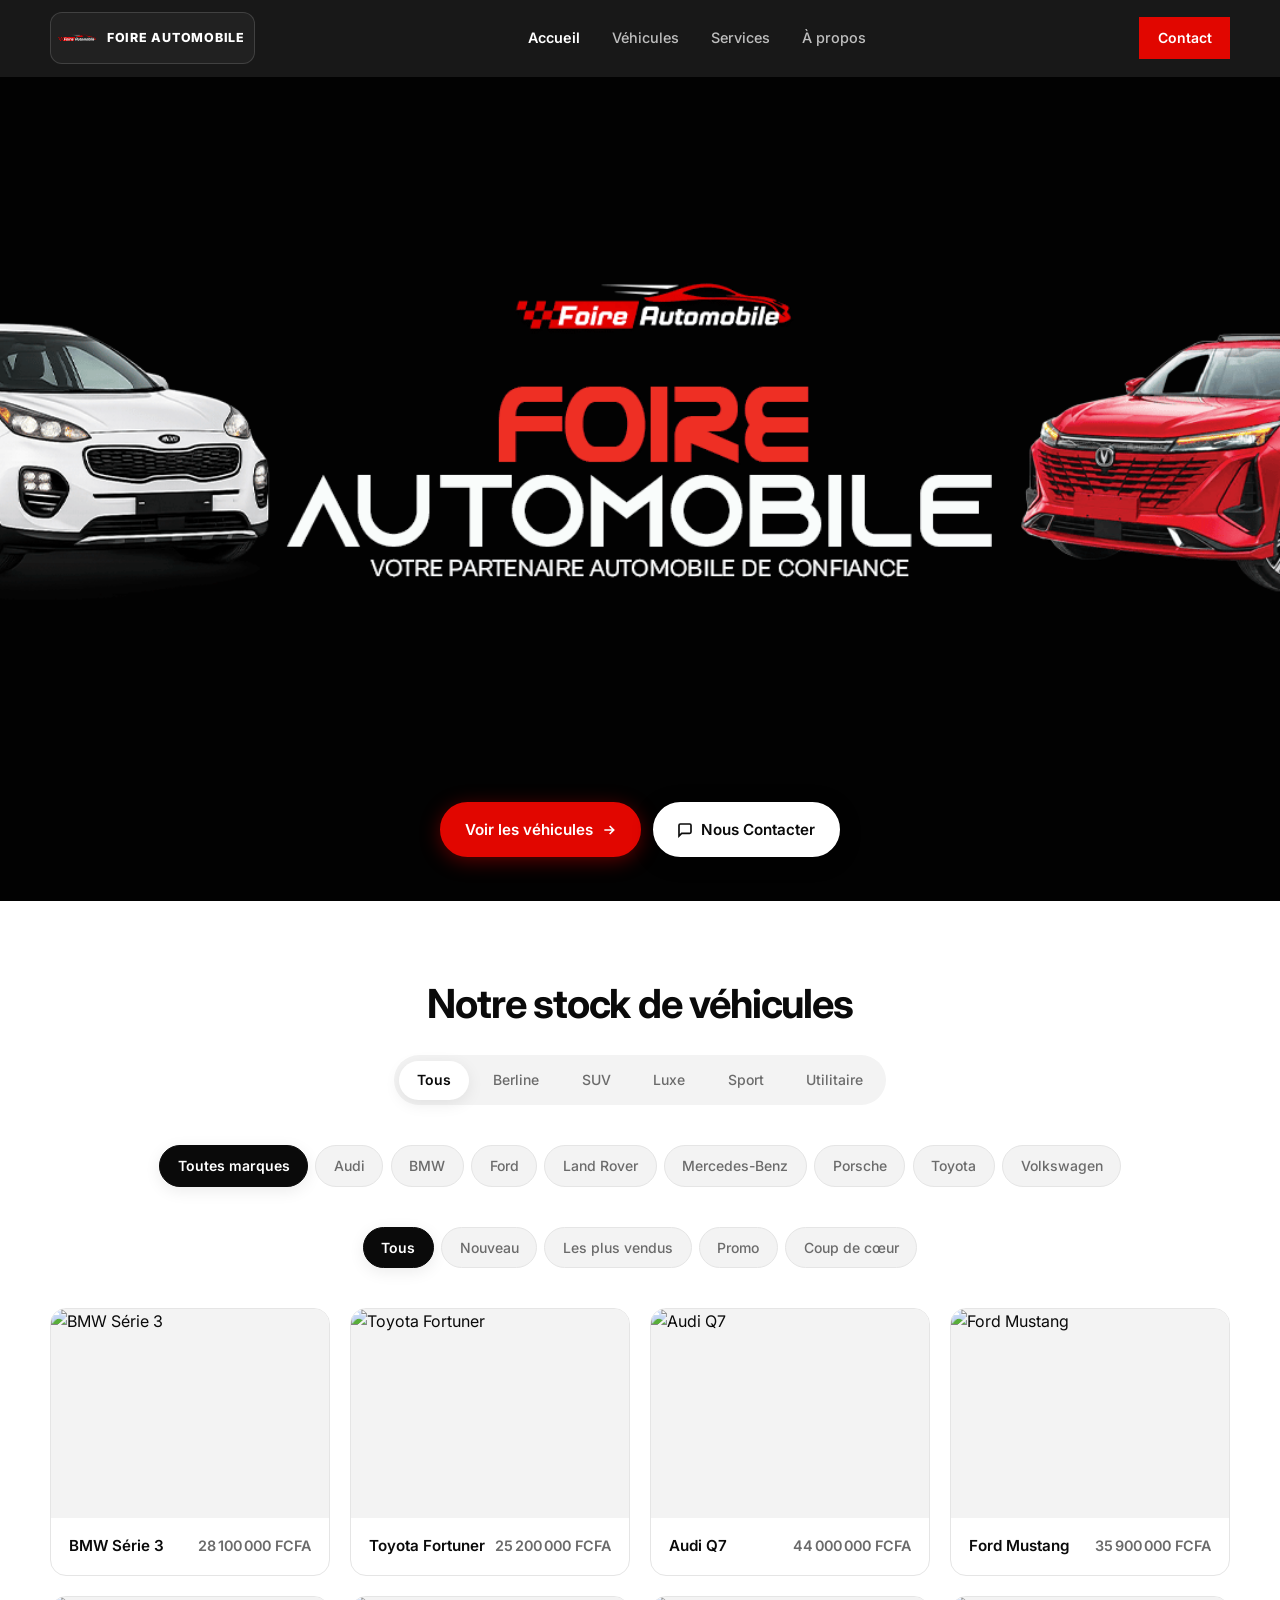
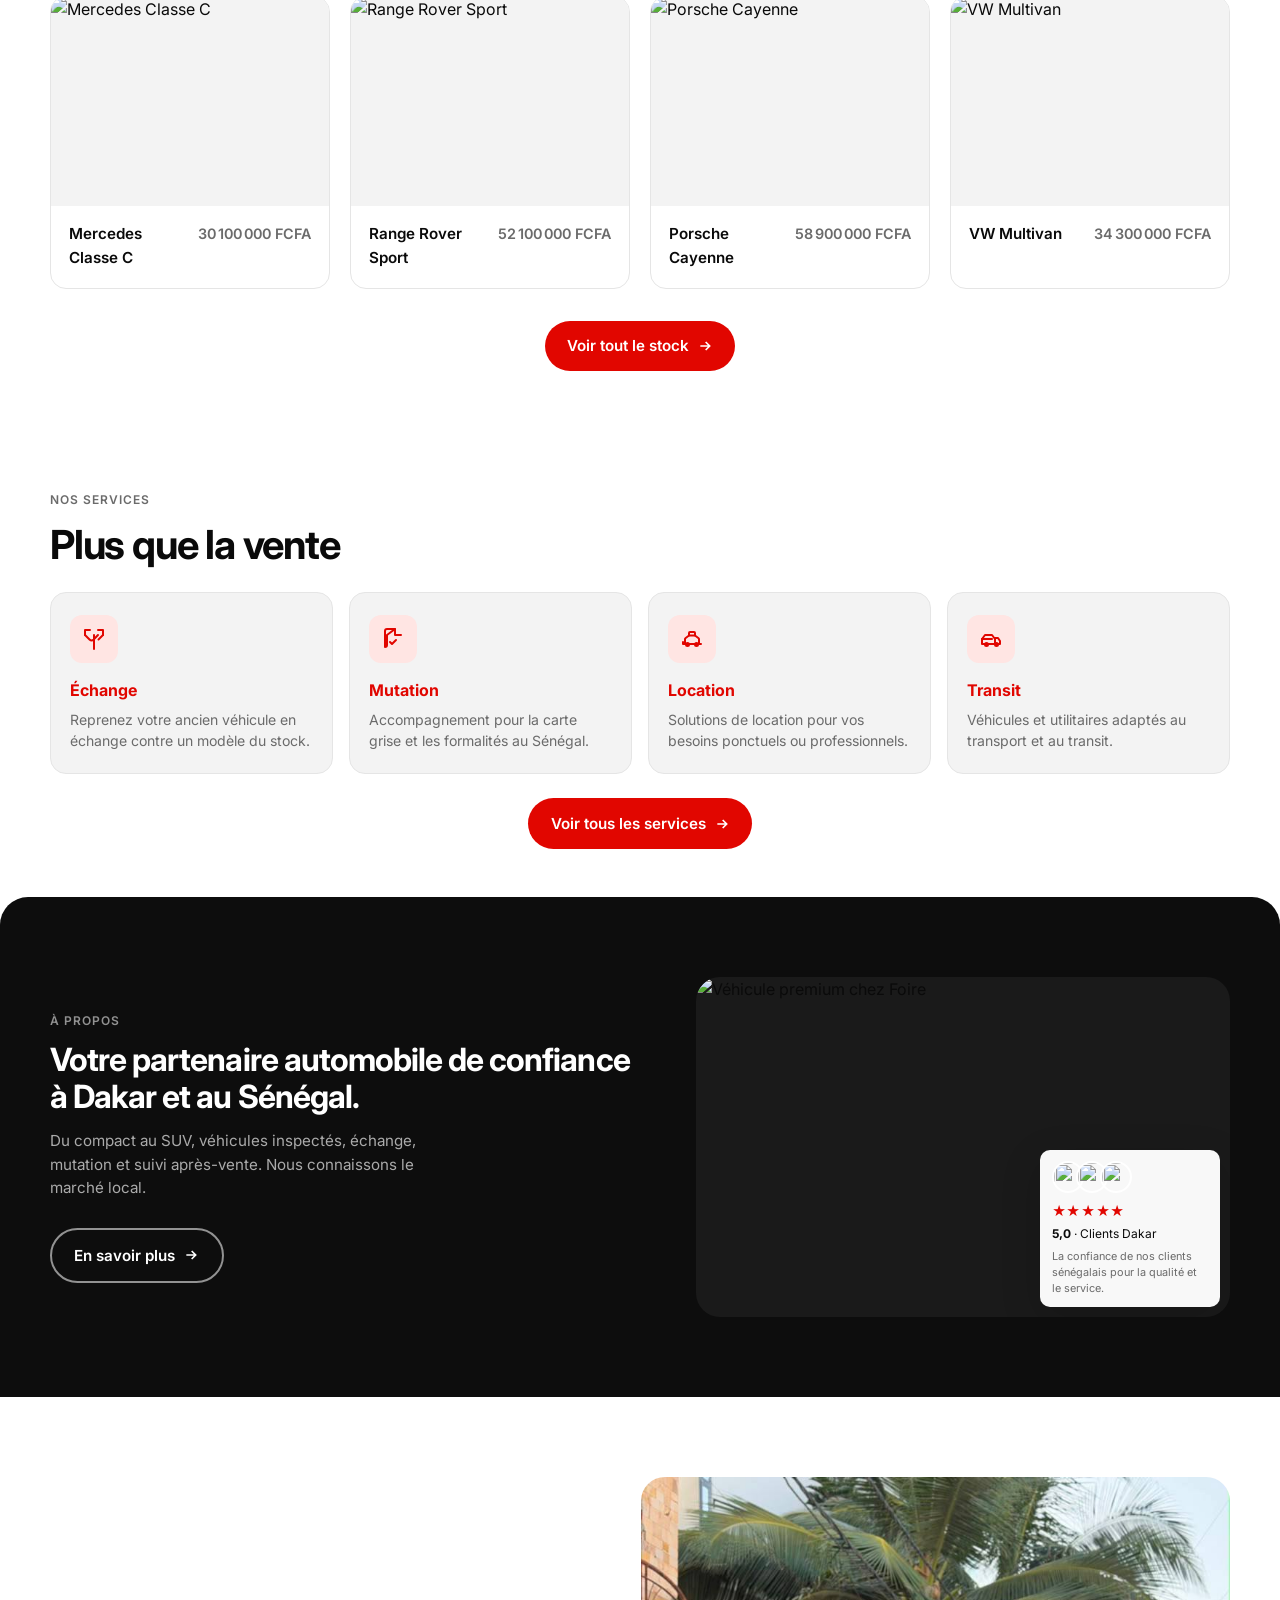
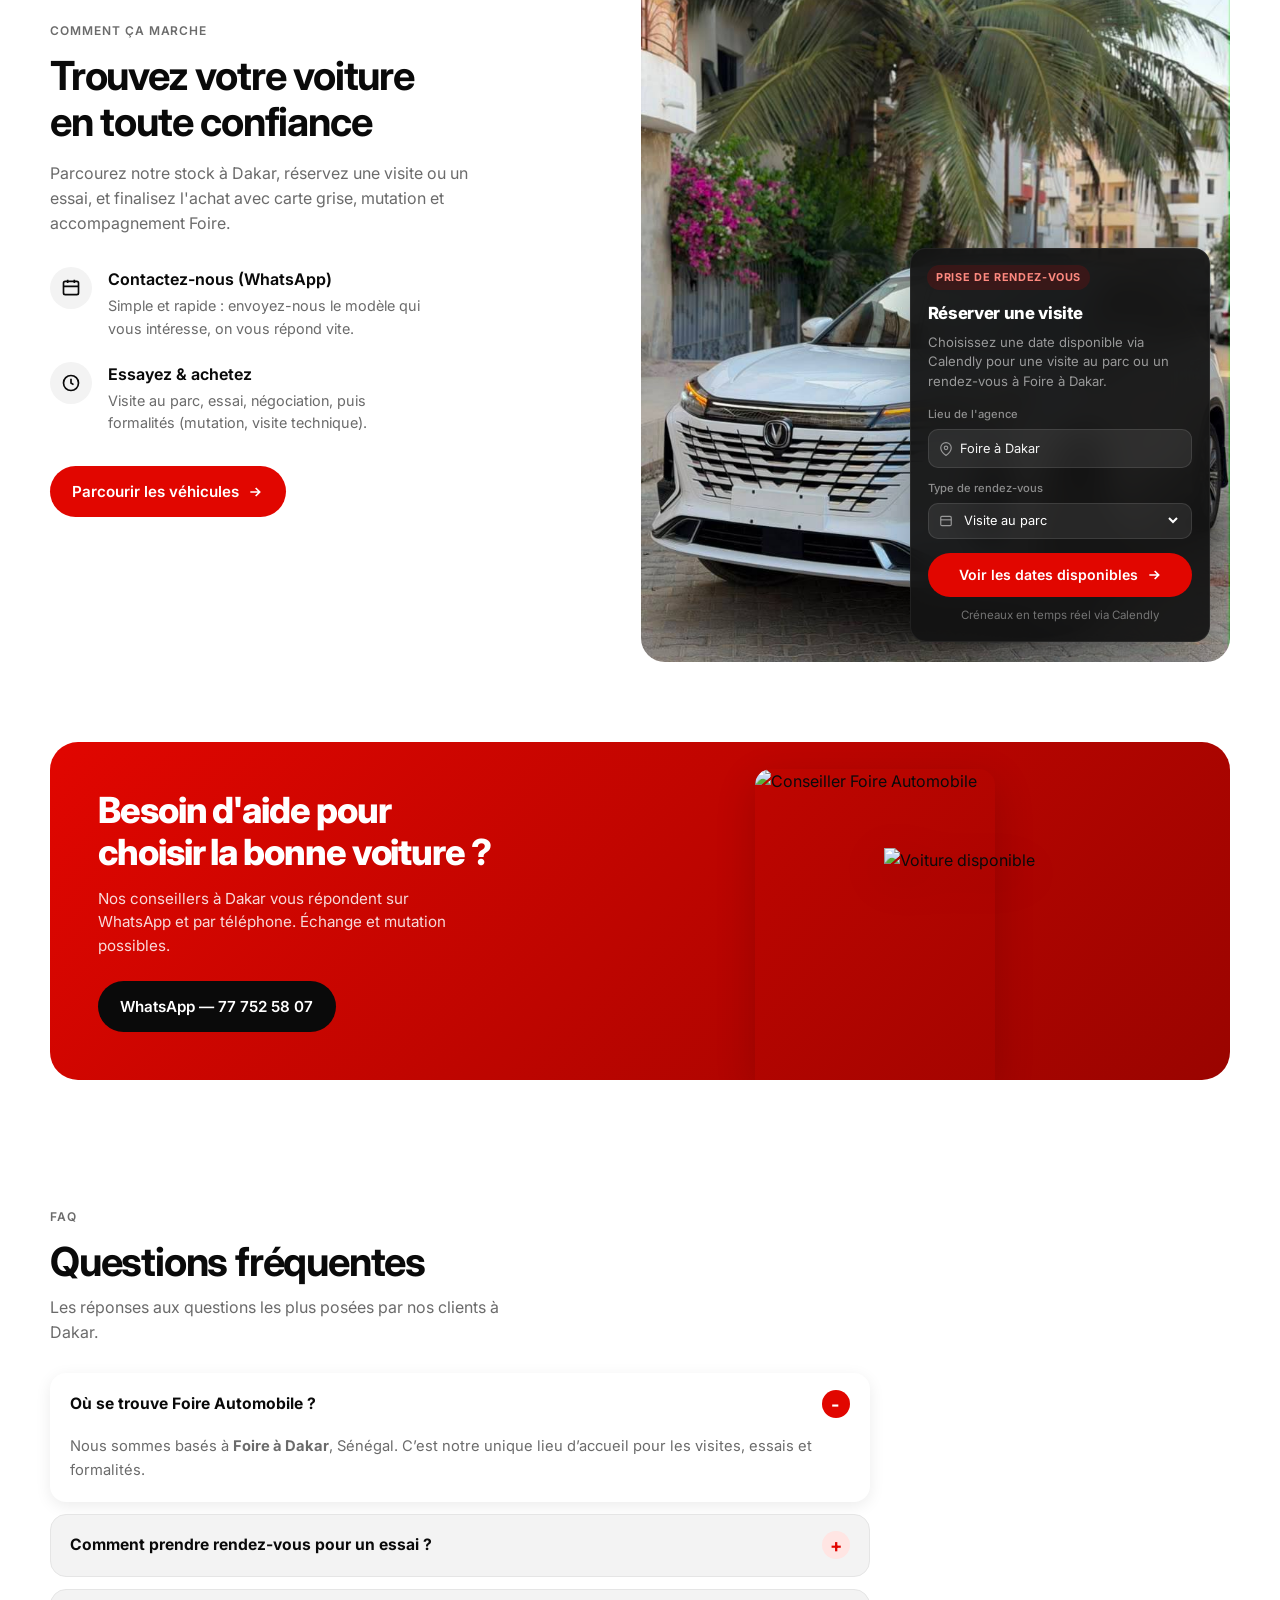
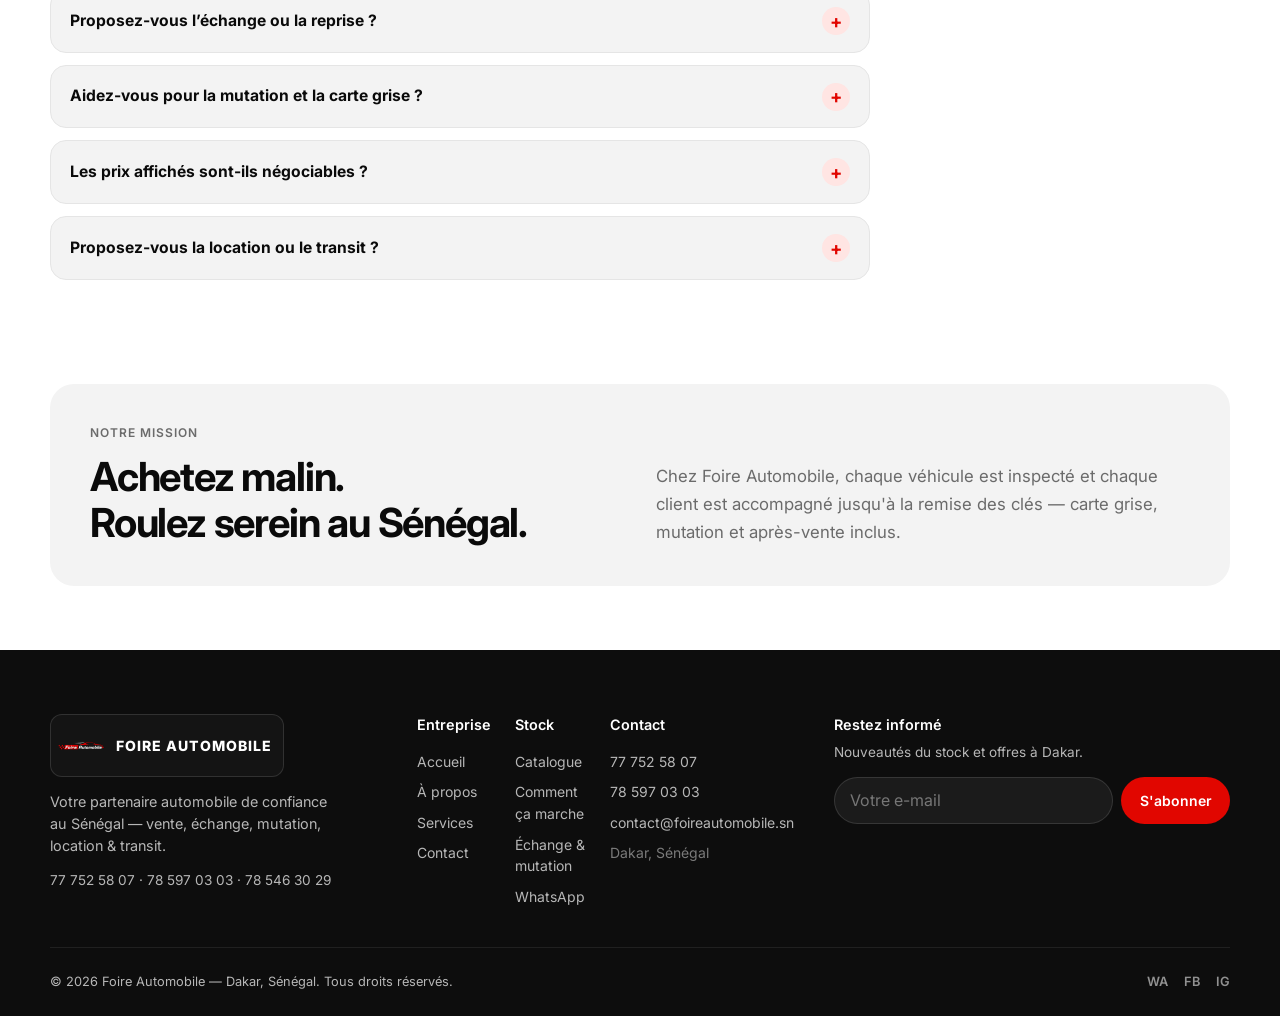
==== commit 7a6f7c7e: "Update: hero cover, Calendly RDV, FAQ accordion, page 404, UI contact. Remplace la couverture hero, " ====
--- a/index.html
+++ b/index.html
@@ -30,7 +30,7 @@
       </nav>
 
       <div class="header__actions">
-        <button type="button" class="btn btn--primary btn--sm" id="openContact" data-contact-open>Contact</button>
+        <button type="button" class="btn btn--primary btn--sm btn--nav-contact" id="openContact" data-contact-open>Contact</button>
         <button class="menu-toggle" id="menuToggle" aria-label="Ouvrir le menu" aria-expanded="false">
           <span></span><span></span><span></span>
         </button>
@@ -59,7 +59,10 @@
               Voir les véhicules
               <svg width="16" height="16" viewBox="0 0 24 24" fill="none" stroke="currentColor" stroke-width="2.5" aria-hidden="true"><path d="M5 12h14M13 6l6 6-6 6"/></svg>
             </a>
-            <a href="#comment" class="btn btn--ghost">En savoir plus</a>
+            <button type="button" class="btn btn--ghost" data-contact-open>
+              <svg width="16" height="16" viewBox="0 0 24 24" fill="none" stroke="currentColor" stroke-width="2.5" aria-hidden="true"><path d="M21 15a2 2 0 01-2 2H7l-4 4V5a2 2 0 012-2h14a2 2 0 012 2z"/></svg>
+              Nous Contacter
+            </button>
           </div>
         </div>
       </div>
@@ -214,34 +217,35 @@
             width="640"
             height="480"
           />
-          <div class="search-card" role="search" aria-label="Prendre rendez-vous">
+          <div class="search-card rdv-card" aria-label="Prise de rendez-vous">
+            <p class="rdv-card__badge">Prise de rendez-vous</p>
+            <h3 class="rdv-card__title">Réserver une visite</h3>
+            <p class="rdv-card__desc">
+              Choisissez une date disponible via Calendly pour une visite au parc ou un rendez-vous à Foire à Dakar.
+            </p>
             <div class="search-card__field">
-              <label for="location">Lieu de l'agence</label>
+              <label>Lieu de l'agence</label>
               <div class="search-card__input">
                 <svg width="16" height="16" viewBox="0 0 24 24" fill="none" stroke="currentColor" stroke-width="2" aria-hidden="true"><path d="M21 10c0 7-9 13-9 13s-9-6-9-13a9 9 0 0118 0z"/><circle cx="12" cy="10" r="3"/></svg>
-                <input type="text" id="location" value="Foire à Dakar" readonly />
+                <input type="text" value="Foire à Dakar" readonly />
               </div>
             </div>
-            <div class="search-card__row">
-              <div class="search-card__field">
-                <label for="from-date">Visite à partir du</label>
-                <div class="search-card__input">
-                  <svg width="16" height="16" viewBox="0 0 24 24" fill="none" stroke="currentColor" stroke-width="2" aria-hidden="true"><rect x="3" y="4" width="18" height="16" rx="2"/><path d="M3 10h18"/></svg>
-                  <input type="date" id="from-date" value="2026-07-28" />
-                </div>
+            <div class="search-card__field">
+              <label for="rdvType">Type de rendez-vous</label>
+              <div class="search-card__input">
+                <svg width="16" height="16" viewBox="0 0 24 24" fill="none" stroke="currentColor" stroke-width="2" aria-hidden="true"><rect x="3" y="4" width="18" height="16" rx="2"/><path d="M3 10h18"/></svg>
+                <select id="rdvType" aria-label="Type de rendez-vous">
+                  <option value="visite">Visite au parc</option>
+                  <option value="essai">Essai véhicule</option>
+                  <option value="rdv">Rendez-vous conseiller</option>
+                </select>
               </div>
-              <div class="search-card__field">
-                <label for="to-date">Jusqu'au</label>
-                <div class="search-card__input">
-                  <svg width="16" height="16" viewBox="0 0 24 24" fill="none" stroke="currentColor" stroke-width="2" aria-hidden="true"><rect x="3" y="4" width="18" height="16" rx="2"/><path d="M3 10h18"/></svg>
-                  <input type="date" id="to-date" value="2026-08-05" />
-                </div>
-              </div>
-            </div>
-            <button type="button" class="btn btn--primary btn--full search-card__btn" id="searchCars">
-              Rechercher
-              <svg width="16" height="16" viewBox="0 0 24 24" fill="none" stroke="currentColor" stroke-width="2.5" aria-hidden="true"><circle cx="11" cy="11" r="7"/><path d="M21 21l-4.3-4.3"/></svg>
+            </div>
+            <button type="button" class="btn btn--primary btn--full search-card__btn" id="rdvCalendly">
+              Voir les dates disponibles
+              <svg width="16" height="16" viewBox="0 0 24 24" fill="none" stroke="currentColor" stroke-width="2.5" aria-hidden="true"><path d="M5 12h14M13 6l6 6-6 6"/></svg>
             </button>
+            <p class="rdv-card__hint">Créneaux en temps réel via Calendly</p>
           </div>
         </div>
       </div>
--- a/styles.css
+++ b/styles.css
@@ -207,6 +207,12 @@
   font-size: 0.875rem;
 }
 
+/* Bouton Contact navbar — coins non arrondis */
+.header__actions .btn--nav-contact,
+.btn--nav-contact {
+  border-radius: 0;
+}
+
 .btn--full {
   width: 100%;
 }
@@ -705,6 +711,53 @@
   padding: 0.7rem 1rem;
   font-size: 0.88rem;
   white-space: nowrap;
+}
+
+/* Carte prise de rendez-vous (Calendly) */
+.rdv-card {
+  display: flex;
+  flex-direction: column;
+  gap: 0;
+}
+
+.rdv-card__badge {
+  display: inline-block;
+  align-self: flex-start;
+  font-size: 0.68rem;
+  font-weight: 700;
+  letter-spacing: 0.06em;
+  text-transform: uppercase;
+  color: #ff8a80;
+  background: rgba(225, 6, 0, 0.15);
+  padding: 0.25rem 0.55rem;
+  border-radius: 999px;
+  margin-bottom: 0.65rem;
+}
+
+.rdv-card__title {
+  font-size: 1.05rem;
+  font-weight: 800;
+  color: var(--white);
+  margin: 0 0 0.4rem;
+  letter-spacing: -0.02em;
+}
+
+.rdv-card__desc {
+  font-size: 0.82rem;
+  color: rgba(255, 255, 255, 0.55);
+  line-height: 1.5;
+  margin: 0 0 0.9rem;
+}
+
+.rdv-card .search-card__field {
+  margin-bottom: 0.7rem;
+}
+
+.rdv-card__hint {
+  margin: 0.65rem 0 0;
+  font-size: 0.72rem;
+  color: rgba(255, 255, 255, 0.4);
+  text-align: center;
 }
 
 /* ===== About ===== */
@@ -3094,3 +3147,113 @@
     padding: 0.95rem 1rem;
   }
 }
+
+/* ===== Page 404 ===== */
+.error-page {
+  min-height: calc(100vh - var(--header-h) - 200px);
+  display: flex;
+  align-items: center;
+  padding: 3.5rem 0 4.5rem;
+  background:
+    radial-gradient(ellipse 70% 50% at 50% 0%, rgba(225, 6, 0, 0.08), transparent 60%),
+    var(--white);
+}
+
+.error-page__inner {
+  text-align: center;
+  max-width: 640px;
+  margin-inline: auto;
+}
+
+.error-page__code {
+  font-size: clamp(5rem, 18vw, 8.5rem);
+  font-weight: 800;
+  letter-spacing: -0.06em;
+  line-height: 0.9;
+  color: var(--accent);
+  margin: 0 0 0.5rem;
+  opacity: 0.95;
+}
+
+.error-page .section-label {
+  justify-content: center;
+  margin-bottom: 0.65rem;
+}
+
+.error-page__title {
+  font-size: clamp(1.55rem, 4vw, 2.25rem);
+  font-weight: 800;
+  letter-spacing: -0.03em;
+  line-height: 1.15;
+  color: var(--black);
+  margin: 0 0 0.85rem;
+}
+
+.error-page__desc {
+  font-size: 1rem;
+  color: var(--gray-500);
+  line-height: 1.6;
+  max-width: 42ch;
+  margin: 0 auto 1.75rem;
+}
+
+.error-page__actions {
+  display: flex;
+  flex-wrap: wrap;
+  gap: 0.65rem;
+  justify-content: center;
+  align-items: center;
+  margin-bottom: 1.75rem;
+}
+
+.error-page__actions .btn {
+  min-height: 48px;
+}
+
+.error-page__contact {
+  background: var(--black) !important;
+  color: var(--white) !important;
+  border: 2px solid var(--black) !important;
+}
+
+.error-page__contact:hover {
+  background: #2a2a2a !important;
+  border-color: #2a2a2a !important;
+}
+
+.error-page__links {
+  list-style: none;
+  display: flex;
+  flex-wrap: wrap;
+  justify-content: center;
+  gap: 0.75rem 1.25rem;
+  margin: 0;
+  padding: 0;
+}
+
+.error-page__links a {
+  font-size: 0.9rem;
+  font-weight: 600;
+  color: var(--gray-500);
+  text-decoration: none;
+  transition: color 0.15s;
+}
+
+.error-page__links a:hover {
+  color: var(--accent);
+}
+
+@media (max-width: 560px) {
+  .error-page {
+    padding: 2.5rem 0 3rem;
+  }
+
+  .error-page__actions {
+    flex-direction: column;
+    width: 100%;
+  }
+
+  .error-page__actions .btn {
+    width: 100%;
+  }
+}
